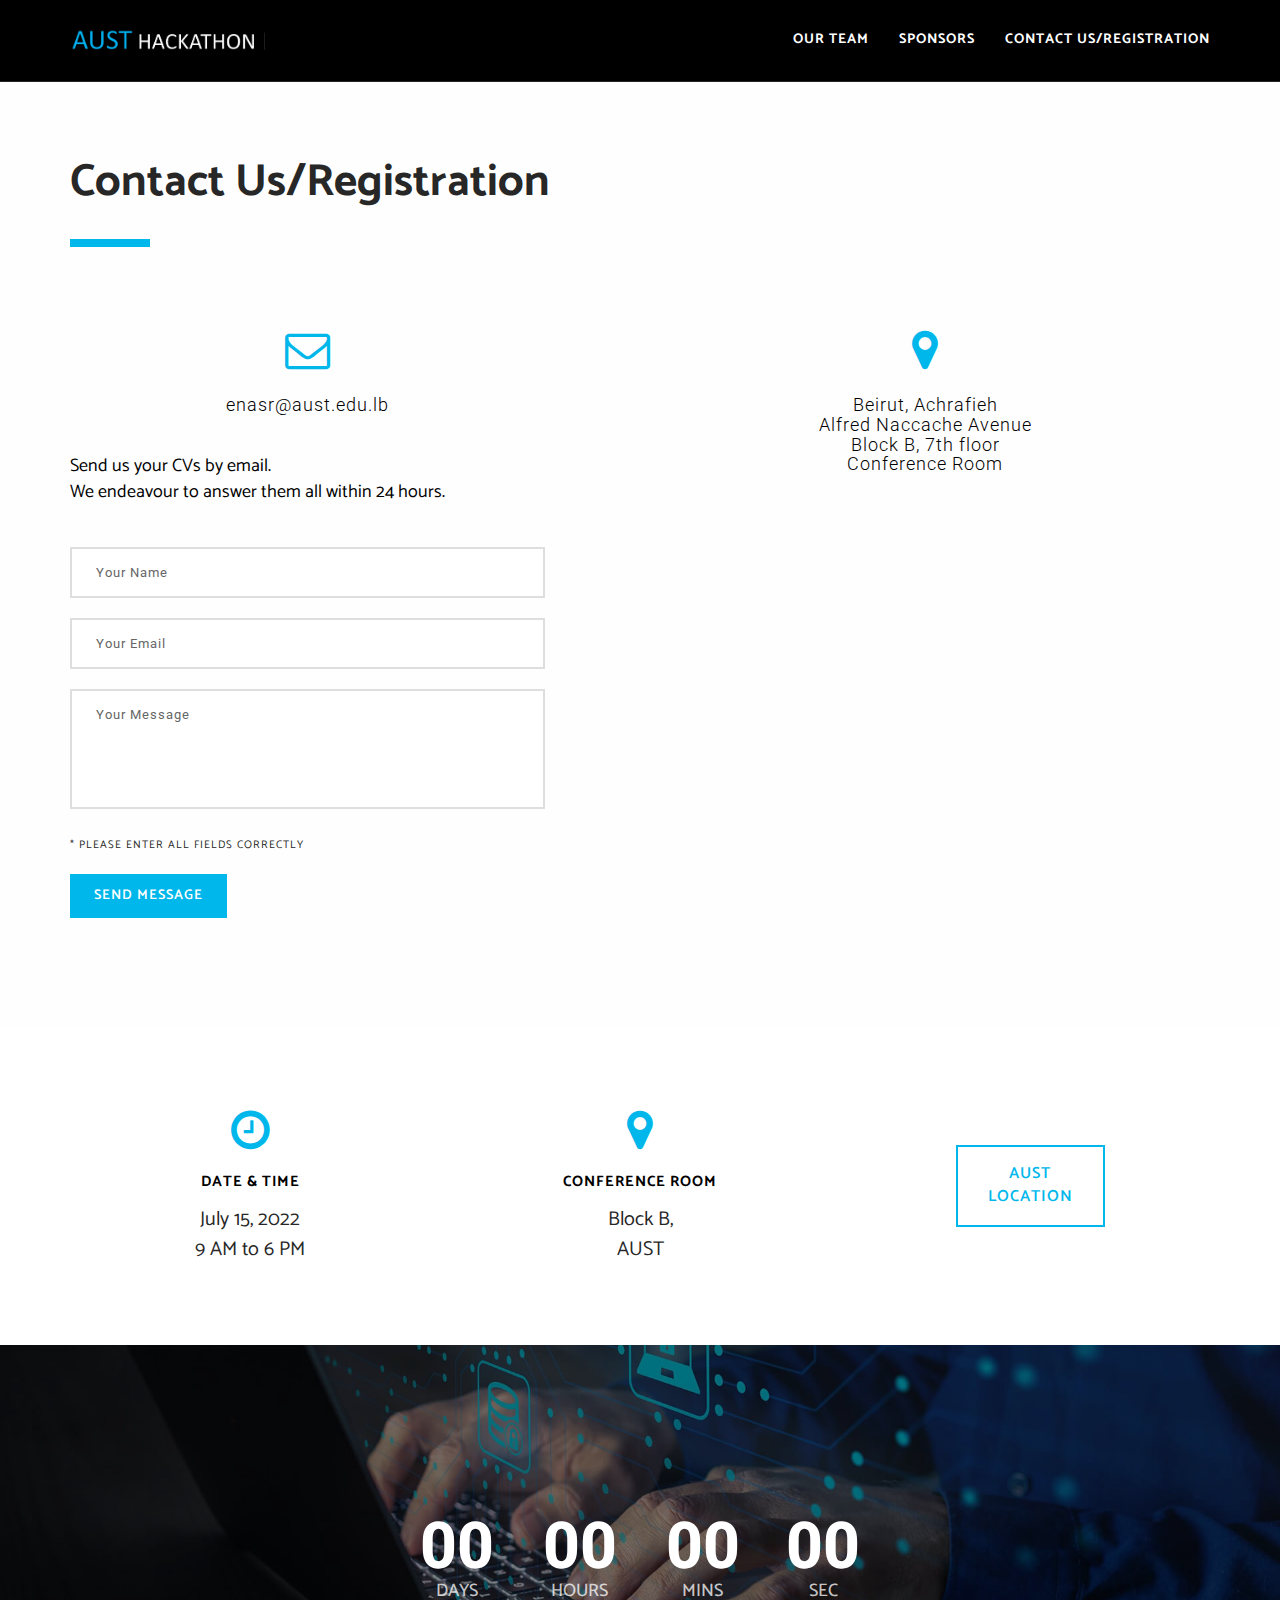
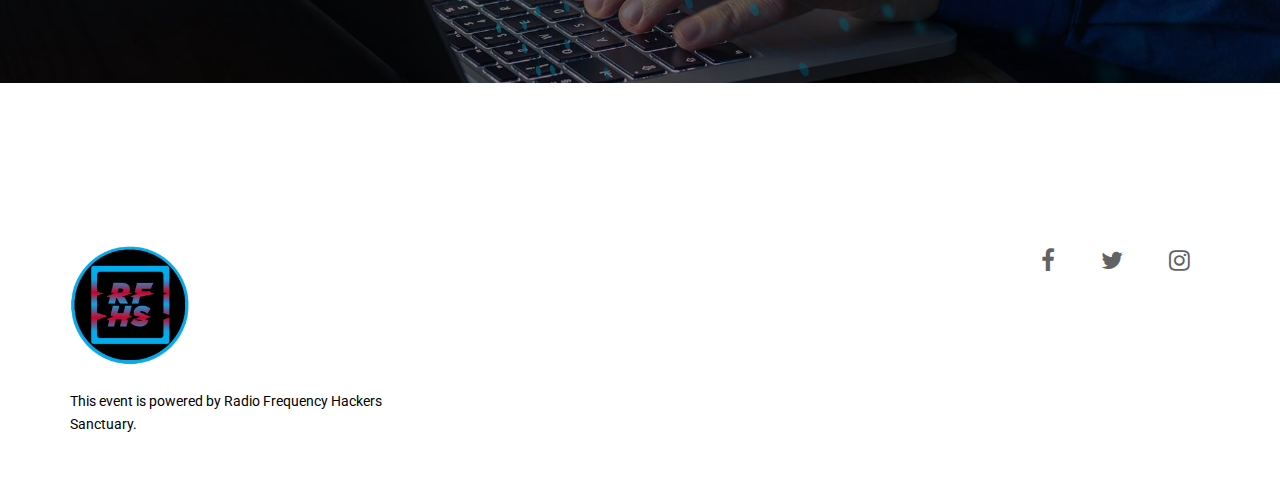
==== contact/index.html @ f29af21f "Done" ====
<!DOCTYPE html>
<!--[if lt IE 7]>      <html class="no-js lt-ie9 lt-ie8 lt-ie7" lang="en"> <![endif]-->
<!--[if IE 7]>         <html class="no-js lt-ie9 lt-ie8" lang="en"> <![endif]-->
<!--[if IE 8]>         <html class="no-js lt-ie9" lang="en"> <![endif]-->
<!--[if gt IE 8]><!-->
<html class="no-js" lang="en">
<!--<![endif]-->

<head>
  <meta charset="utf-8">
  <meta name="viewport" content="width=device-width, initial-scale=1.0, maximum-scale=1">
  <meta http-equiv="X-UA-Compatible" content="IE=edge">

  <!-- Title, icon, description and keywords -->
  <title>Contact Us | AUSTxHACKATHON</title>
  <link rel="shortcut icon" href="../res/images/favicon.ico">
  <meta name="description" content="Contact us at AUSTxHACKATHON">
  <meta name="keywords" content="AUST, American University, American University of, American University of Science and Technology, event, cybersecurity, hacks, ctf, lebanon, lebanon ctf, pen testers leb">

  <!-- Social media tags -->
  <!-- Open Graph -->
  <meta property="og:title" content="Contact us at AUSTxHACKATHON">
  <meta property="og:description" content="AUSTxHACKATHON">
  <meta property="og:image" content="">
  <meta property="og:url" content="">
  <!-- Twitter -->
  <meta name="twitter:card" content="summary_large_image">
  <meta name="twitter:site" content="@AUST Lebanon">
  <!-- Google+ -->
  <meta itemprop="name" content="Contact us at AUSTxHACKATHON">
  <meta itemprop="description" content="AUSTxHACKATHON">
  <meta itemprop="image" content="">

  <!-- Browser themes -->
  <meta name="theme-color" content="#000">

  <!-- Bootstrap -->
  <link rel="stylesheet" href="../res/css/bootstrap.min.css">

  <!-- Font Icons -->
  <link rel="stylesheet" href="../res/css/font-awesome.min.css">

  <!-- Plugins -->
  <link rel="stylesheet" href="../res/css/flickity.min.css">
  <link rel="stylesheet" href="../res/css/magnific-popup.css">

  <!-- Main styles -->
  <link rel="stylesheet" href="../res/css/main.css">
  <link rel="stylesheet" href="../res/css/style.css">

  <!-- Color skin -->
  <link rel="stylesheet" href="../res/css/color_red.css">

  <!-- Modernizr JS for IE8 support of HTML5 elements and media queries -->
  <!--[if lt IE 8]>
  <script src="../res/js/modernizr.min.js"></script>
  <![endif]-->
</head>

<body id="page-top">
  <!-- Navigation Start -->
  <nav id="navigation" class="navbar navbar-fixed-top navbar-dark">
    <div class="container">
      <div class="row">
        <div class="navbar-header col-lg-3">
          <button type="button" class="navbar-toggle collapsed" data-toggle="collapse" data-target="#navbar">
            <span class="sr-only">Toggle navigation</span>
            <span class="icon-bar"></span>
            <span class="icon-bar"></span>
            <span class="icon-bar"></span>
          </button>

          <a class="navbar-brand font-family-alt letter-spacing-1 text-extra-large text-uppercase" href="../index.html">
            <img class="logo-navbar-dark" src="../res/images/logos/dark.png" alt=""/>
            <img class="logo-navbar-white" src="../res/images/logos/light.png" alt=""/>
          </a>
        </div>
        <!-- //.navbar-header -->

        <div id="navbar" class="navbar-collapse collapse col-lg-9 pull-right">
          <ul class="nav navbar-nav font-family-alt letter-spacing-1 text-uppercase font-weight-700">
            <li><a href="../our-team/index.html" class="line-height-unset">Our Team</a></li>
            <li><a href="../sponsors/index.html" class="line-height-unset">Sponsors</a></li>
            <li><a href="index.html" class="page-scroll">Contact Us/Registration</a></li>

            </a>
            </li>
          </ul>
        </div>
        <!-- //.navbar-collapse -->
      </div>
      <!-- //.row -->
    </div>
    <!-- //.container -->
  </nav>
  <!-- //Navigation End -->



  <!-- Section - Contact Start -->
  <section id="contact" class="bg-white-2">
    <div class="container">
      <div class="row no-padding-rl">
        <div class="col-md-12">
          <h2 class="font-family-alt font-weight-700 sm-title-large title-extra-large-2 text-gray-dark-2">
            Contact Us/Registration
          </h2>
          <span class="bg-base-color xs-margin-6 xs-no-margin-rl margin-3 no-margin-rl separator-line-extra-thick-long"></span>
        </div>
        <!-- //.col-md-10 -->
      </div>
      <!-- //.row -->

      <div class="row margin-4 no-margin-rl no-margin-bottom">
        <div class="col-md-5 no-padding-rl">
          <div class="row text-center">
            <i class="fa fa-envelope-o display-block text-base-color title-extra-large-2"></i>
            <br>
            <h4 class="font-weight-300 letter-spacing-1">
              enasr@aust.edu.lb
            </h4>
          </div>
          <!-- //.row -->

          <p class="margin-8 no-margin-bottom no-margin-rl font-family-alt text-extra-large">
            Send us your CVs by email.<br>
            We endeavour to answer them all within 24 hours.
          </p>

          <br>
          <form name="contact" action="thank-you" method="post" id="form-contact" netlify>
            <div class="row margin-4 no-margin-rl">
              <input type="text" placeholder="Your Name" name="name" class="required" required>
              <input type="email" placeholder="Your Email" name="email" class="required email" required>
              <textarea placeholder="Your Message" name="message" class="required" required></textarea>
            </div>
            <!-- //.row -->

            <div class="row margin-4 no-margin-rl">
              <span class="display-block font-family-alt letter-spacing-1 text-gray-dark-2 text-small text-uppercase">
                * Please enter all fields correctly
              </span>
            </div>
            <!-- //.row -->

            <div class="row margin-4 no-margin-rl">
              <button id="btn-form-contact" type="submit" class="btn btn-base-color btn-medium">
                Send Message
              </button>
            </div>
            <!-- //.row -->
          </form>
        </div>
        <!-- //.col-md-5 -->

        <div class="contact-address col-md-6 col-md-offset-1">
          <div class="row text-center">
            <i class="fa fa-map-marker display-block text-base-color title-extra-large-2"></i>
            <!-- <span class="display-block font-family-alt font-weight-700 letter-spacing-1 margin-5 no-margin-bottom no-margin-rl text-large text-uppercase">
              Our Location
            </span> -->
            <br>
            <h4 class="font-weight-300 letter-spacing-1">
              Beirut, Achrafieh
              <br>Alfred Naccache Avenue
              <br>Block B, 7th floor
              <br> Conference Room
            </h4>
          </div>
          <!-- //.row -->
          <div class="row text-center">
            <div class="margin-8 no-margin-bottom no-margin-rl map">
                <iframe src="https://www.google.com/maps/embed?pb=!1m18!1m12!1m3!1d3312.196874497066!2d35.52088481549667!3d33.884583133993594!2m3!1f0!2f0!3f0!3m2!1i1024!2i768!
                4f13.1!3m3!1m2!1s0x151f1784b983a771%3A0x8aa049ad3b0cd195!2sAmerican%20University%20of%20Science%20and%20Technology%2C%20Beirut%20Campus!5e0!3m2!1sen!2slb!4v1654016161925!5m2!1sen!2slb" frameborder="0" allowfullscreen ></iframe>
              </iframe>
            </div>
            <!-- //.map -->
          </div>
          <!-- //.row -->
        </div>
        <!-- //.col-md-6 -->
      </div>
      <!-- //.row -->
    </div>
    <!-- //.container -->
  </section>
  <!-- //Section - Contact End -->



  <!-- Section - Event banner start -->
  <section id="event-banner" class="bg-white pull-up">
    <div class="container">
      <div class="row">
        <div class="col-sm-4 text-center">
          <i class="fa fa-clock-o display-block text-base-color title-extra-large-2"></i>
          <span class="display-block font-family-alt font-weight-700 letter-spacing-1 margin-5 no-margin-bottom no-margin-rl text-large text-uppercase">
            Date &amp; Time
          </span>
          <p class="margin-3 font-family-alt no-margin-bottom no-margin-rl title-small text-gray-dark-2">
            July 15, 2022<br>
            9 AM to 6 PM
          </p>
        </div>
        <!-- //.col-sm-4 -->

        <div class="col-sm-4 xs-margin-8 xs-no-margin-bottom xs-no-margin-rl text-center">
          <i class="fa fa-map-marker display-block text-base-color title-extra-large-2"></i>
          <span class="display-block font-family-alt font-weight-700 letter-spacing-1 margin-5 no-margin-bottom no-margin-rl text-large text-uppercase">
            Conference Room
          </span>
          <p class="margin-3 font-family-alt no-margin-bottom no-margin-rl title-small text-gray-dark-2">
            Block B,<br>
            AUST
          </p>
        </div>
        <!-- //.col-sm-4 -->

        <div id="banner-registration" class="col-sm-4 xs-margin-8 xs-no-margin-bottom xs-no-margin-rl text-center">
          <a href="https://goo.gl/maps/9QyEyZAcyUgUhMeXA" class="btn btn-outline-base-color sm-btn-medium btn-large no-margin-rl">
            <span> AUST <br> Location </span>
          </a>
        </div>
        <!-- //.col-sm-4 -->
      </div>
      <!-- //.row -->
    </div>
  </section>
  <!-- //Section - Event banner end -->



  <!-- Section - Parallax banner start -->
  <section id="home-bg-parallax" class="height-50 no-padding overflow-hidden width-100">
    <!-- BG Parallax -->
    <div class="bg-parallax bg-overlay-black-5 width-100"></div>

    <div class="display-table height-100 position-absolute position-top position-left width-100">
      <div class="display-table-cell vertical-align-middle">
        <div class="container">
          <div class="row">
            <div class="countdown-timer">
              <div class="days">
                <span class="value">00</span>
                <span class="label">DAYS</span>
              </div>
              <div class="hours">
                <span class="value">00</span>
                <span class="label">HOURS</span>
              </div>
              <div class="minutes">
                <span class="value">00</span>
                <span class="label">MINS</span>
              </div>
              <div class="seconds">
                <span class="value">00</span>
                <span class="label">SEC</span>
              </div>
            </div>
          </div>
          <!-- //.row -->
        </div>
        <!-- //.container -->
      </div>
      <!-- //.display-table-cell -->
    </div>
    <!-- //.display-table -->
  </section>
  <!-- //Section - Parallax banner end -->



  <!-- Footer Start -->
  <footer class="footer bg-white">
    <div class="container">
      <div class="row">
        <div class="col-sm-4">
          <div class="footer-logo xs-text-center">
            <img src="../res/images/logos/light.png" alt="">
          </div>
          <!-- //.footer-logo -->
          <p class="disclaimer xs-text-center">
            This event is powered by Radio Frequency Hackers Sanctuary.
          </p>
          <!-- //.disclaimer -->
        </div>
        <!-- //.col-sm-4 -->

        <div class="col-sm-8">
          <div class="footer-social text-right">
            <ul class="list-inline list-unstyled no-margin xs-text-center xs-title-small title-medium">
              <li><a href="https://www.facebook.com/AUST.Lebanon/"><i class="fa fa-facebook"></i></a></li>
              <li><a href="https://twitter.com/aust_lebanon"><i class="fa fa-twitter"></i></a></li>
              <li><a href="https://www.instagram.com/aust_lebanon/"><i class="fa fa-instagram"></i></a></li>
            </ul>
          </div>
          <!-- //.footer-social -->
        </div>
        <!-- //.col-sm-8 -->
      </div>
      <!-- //.row -->
    </div>
    <!-- //.container -->
  </footer>
  <!-- //Footer End -->


  <!-- Scroll to top -->
  <a href="#page-top" class="page-scroll scroll-to-top"><i class="fa fa-angle-up"></i></a>


  <!-- jQuery -->
  <script src="../res/js/jquery.min.js"></script>

  <!-- Bootstrap -->
  <script src="../res/js/bootstrap.min.js"></script>

  <!-- Plugins -->
  <script src="../res/js/pace.min.js"></script>
  <script src="../res/js/debouncer.min.js"></script>
  <script src="../res/js/jquery.easing.min.js"></script>
  <script src="../res/js/jquery.inview.min.js"></script>
  <script src="../res/js/jquery.matchHeight.js"></script>
  <script src="../res/js/isotope.pkgd.min.js"></script>
  <script src="../res/js/imagesloaded.pkgd.min.js"></script>
  <script src="../res/js/flickity.pkgd.min.js"></script>
  <script src="../res/js/jquery.magnific-popup.min.js"></script>
  <script src="../res/js/jquery.validate.min.js"></script>

  <!-- BG Parallax JS -->
  <script src="../res/js/TweenMax.min.js"></script>
  <script src="../res/js/ScrollMagic.min.js"></script>
  <script src="../res/js/animation.gsap.min.js"></script>

  <!-- Theme -->
  <script src="../res/js/main.js"></script>

  <!-- Countdown -->
  <script src="../res/js/jquery.countdown.min.js"></script>
  <script src="../res/js/countdown.js"></script>

</body>

</html>
---- res/css/main.css ----
@import url(https://fonts.googleapis.com/css?family=Roboto:300,400,700);
@import url(https://fonts.googleapis.com/css?family=Catamaran:400,700,900);

body,
html,
ul {
  margin: 0;
  padding: 0
}
ol {
  padding-left: 0
}

.features-box p,
img {
  -webkit-backface-visibility: hidden
}

body,
html {
  height: 100%
}

body {
  color: #000;
  font-family: Roboto, sans-serif;
  font-size: 14px;
  -webkit-font-smoothing: antialiased;
  line-height: 23px;
  overflow-x: hidden
}

p {
  font-size: 16px
}

a,
a:active {
  color: #626262;
  text-decoration: none
}

a:focus,
a:hover {
  color: #272727;
  text-decoration: none
}

a:focus {
  outline: 0!important
}

img {
  height: auto;
  max-width: 100%
}

video {
  background-size: cover;
  display: table-cell;
  vertical-align: middle;
  width: 100%
}

dl,
ol,
ul {
  list-style-position: outside
}

ul {
  list-style: none
}

iframe {
  border: 0
}

input,
select,
textarea {
  letter-spacing: 1px;
  margin: 0 0 20px;
  max-width: 100%;
  padding: 8px 15px;
  resize: none;
  width: 100%;
  border: 2px solid rgba(0, 0, 0, .13)!important;
  font-size: 13px
}

input[type=button],
input[type=text],
input[type=email],
input[type=search],
input[type=password],
input[type=submit],
select,
textarea {
  -webkit-appearance: none;
  -moz-appearance: none;
  appearance: none;
  border-radius: 0;
  -webkit-transition: border .2s ease-in-out;
  -moz-transition: border .2s ease-in-out;
  -o-transition: border .2s ease-in-out;
  transition: border .2s ease-in-out;
  padding: 12px 24px
}

input:focus,
textarea:focus {
  border: 1px solid #989898;
  outline: 0
}

input[type=submit] {
  width: auto
}

select {
  color: #272727;
  outline: 0
}

select::-ms-expand {
  display: none
}

.select-wrapper {
  background: url(../images/icons/select-arrow.png) 97% 50% no-repeat #fff;
  box-shadow: none;
  margin-bottom: 20px;
  overflow: hidden;
  width: 100%
}

.select-wrapper select {
  background-color: transparent;
  background-image: none;
  cursor: pointer;
  margin-bottom: 0
}

form .error {
  border-color: #c00!important
}

form label.error {
  display: none!important
}

::selection {
  background: #dfdfdf;
  color: #000
}

::-moz-selection {
  background: #dfdfdf;
  color: #000
}

::-webkit-input-placeholder {
  color: #666!important;
  font-size: 13px;
  text-overflow: ellipsis
}

:-moz-placeholder {
  color: #666!important;
  font-size: 13px;
  opacity: 1;
  text-overflow: ellipsis
}

:-ms-input-placeholder {
  color: #666!important;
  font-size: 13px;
  opacity: 1;
  text-overflow: ellipsis
}

::-webkit-scrollbar {
  width: 12px
}

::-webkit-scrollbar-track {
  -webkit-box-shadow: inset 0 0 6px rgba(0, 0, 0, .3);
  -moz-box-shadow: inset 0 0 6px rgba(0, 0, 0, .3);
  box-shadow: inset 0 0 6px rgba(0, 0, 0, .3)
}

::-webkit-scrollbar-thumb {
  background: rgba(210, 210, 210, .8);
  -webkit-box-shadow: inset 0 0 6px rgba(0, 0, 0, .5);
  -moz-box-shadow: inset 0 0 6px rgba(0, 0, 0, .5);
  box-shadow: inset 0 0 6px rgba(0, 0, 0, .5)
}

::-webkit-scrollbar-thumb:window-inactive {
  background: rgba(210, 210, 210, .4)
}

h1,
h2,
h3,
h4,
h5,
h6 {
  margin: 0;
  padding: 0
}

.text-extra-small {
  font-size: 10px!important;
  line-height: 15px!important
}

.text-small {
  font-size: 11px!important;
  line-height: 20px!important
}

.text-medium {
  font-size: 14px!important;
  line-height: 22px!important
}

.text-large {
  font-size: 15px!important;
  line-height: 24px!important
}

.text-extra-large {
  font-size: 18px!important;
  line-height: 26px!important
}

.title-small {
  font-size: 20px!important;
  line-height: 30px!important
}

.title-medium {
  font-size: 24px!important;
  line-height: 32px!important
}

.title-large {
  font-size: 28px!important;
  line-height: 34px!important
}

.title-extra-large {
  font-size: 35px!important;
  line-height: 38px!important
}

.title-extra-large-2 {
  font-size: 45px!important;
  line-height: 45px!important
}

.title-extra-large-3 {
  font-size: 50px!important;
  line-height: 50px!important
}

.title-extra-large-4 {
  font-size: 70px!important;
  line-height: 70px!important
}

.title-extra-large-5 {
  font-size: 80px!important;
  line-height: 80px!important
}

.title-big {
  font-size: 100px!important;
  line-height: 100px!important
}

.title-big-2 {
  font-size: 125px!important;
  line-height: 125px!important
}

.title-big-3 {
  font-size: 150px!important;
  line-height: 150px!important
}

.font-family-base {
  font-family: Roboto, sans-serif!important
}

.btn,
.font-family-alt {
  font-family: Catamaran, sans-serif!important
}

.font-weight-100 {
  font-weight: 100!important
}

.font-weight-300 {
  font-weight: 300!important
}

.font-weight-400 {
  font-weight: 400!important
}

.font-weight-600 {
  font-weight: 600!important
}

.font-weight-700 {
  font-weight: 700!important
}

.font-weight-900 {
  font-weight: 900!important
}

.letter-spacing-1 {
  letter-spacing: 1px!important
}

.letter-spacing-2 {
  letter-spacing: 2px!important
}

.letter-spacing-3 {
  letter-spacing: 3px!important
}

.letter-spacing-4 {
  letter-spacing: 4px!important
}

.letter-spacing-5 {
  letter-spacing: 5px!important
}

.letter-spacing-6 {
  letter-spacing: 6px!important
}

.letter-spacing-7 {
  letter-spacing: 7px!important
}

.letter-spacing-8 {
  letter-spacing: 8px!important
}

.letter-spacing-9 {
  letter-spacing: 9px!important
}

.letter-spacing-10 {
  letter-spacing: 10px!important
}

.no-letter-spacing {
  letter-spacing: 0!important
}

.line-height-none {
  line-height: 0!important
}

.line-height-unset {
  line-height: unset!important
}

.text-decoration-line-through {
  text-decoration: line-through!important
}

.text-decoration-underline {
  text-decoration: underline!important
}

.text-transform-none {
  text-transform: none!important
}

.text-transform-unset {
  text-transform: unset!important
}

.word-wrap {
  word-wrap: break-word
}

.bg-cover,
.bg-fix,
.bg-parallax {
  background-repeat: no-repeat!important;
  overflow: hidden;
  background-position: center center!important;
  position: relative;
  background-size: cover!important
}

.bg-fix {
  -webkit-animation-duration: 0s;
  -webkit-animation-fill-mode: none;
  background-attachment: fixed!important
}

.bg-parallax {
  height: 150%;
  top: -75%
}

.bg-position-top {
  background-position: right top!important
}

.bg-position-right {
  background-position: right center!important
}

.bg-position-left {
  background-position: left center!important
}

.bg-hover-transparent:hover {
  background-color: transparent!important
}

.bg-overlay-black-1,
.bg-overlay-black-2,
.bg-overlay-black-3,
.bg-overlay-black-4,
.bg-overlay-black-5,
.bg-overlay-black-6,
.bg-overlay-black-7,
.bg-overlay-black-8,
.bg-overlay-black-9,
.bg-overlay-gray-1,
.bg-overlay-gray-2,
.bg-overlay-gray-3,
.bg-overlay-gray-4,
.bg-overlay-gray-5,
.bg-overlay-gray-6,
.bg-overlay-gray-7,
.bg-overlay-gray-8,
.bg-overlay-gray-9 {
  position: relative
}

.bg-overlay-black-1:before,
.bg-overlay-black-2:before,
.bg-overlay-black-3:before,
.bg-overlay-black-4:before,
.bg-overlay-black-5:before,
.bg-overlay-black-6:before,
.bg-overlay-black-7:before,
.bg-overlay-black-8:before,
.bg-overlay-black-9:before,
.bg-overlay-gray-1:before,
.bg-overlay-gray-2:before,
.bg-overlay-gray-3:before,
.bg-overlay-gray-4:before,
.bg-overlay-gray-5:before,
.bg-overlay-gray-6:before,
.bg-overlay-gray-7:before,
.bg-overlay-gray-8:before,
.bg-overlay-gray-9:before {
  content: '';
  display: block;
  height: 100%;
  left: 0;
  position: absolute;
  top: 0;
  width: 100%
}

.bg-overlay-black-1:before {
  background: rgba(0, 0, 0, .1)!important
}

.bg-overlay-black-2:before {
  background: rgba(0, 0, 0, .2)!important
}

.bg-overlay-black-3:before {
  background: rgba(0, 0, 0, .3)!important
}

.bg-overlay-black-4:before {
  background: rgba(0, 0, 0, .4)!important
}

.bg-overlay-black-5:before {
  background: rgba(0, 0, 0, .5)!important
}

.bg-overlay-black-6:before {
  background: rgba(0, 0, 0, .6)!important
}

.bg-overlay-black-7:before {
  background: rgba(0, 0, 0, .7)!important
}

.bg-overlay-black-8:before {
  background: rgba(0, 0, 0, .8)!important
}

.bg-overlay-black-9:before {
  background: rgba(0, 0, 0, .9)!important
}

.bg-overlay-gray-1:before {
  background: rgba(37, 37, 37, .1)!important
}

.bg-overlay-gray-2:before {
  background: rgba(37, 37, 37, .2)!important
}

.bg-overlay-gray-3:before {
  background: rgba(37, 37, 37, .3)!important
}

.bg-overlay-gray-4:before {
  background: rgba(37, 37, 37, .4)!important
}

.bg-overlay-gray-5:before {
  background: rgba(37, 37, 37, .5)!important
}

.bg-overlay-gray-6:before {
  background: rgba(37, 37, 37, .6)!important
}

.bg-overlay-gray-7:before {
  background: rgba(37, 37, 37, .7)!important
}

.bg-overlay-gray-8:before {
  background: rgba(37, 37, 37, .8)!important
}

.bg-overlay-gray-9:before {
  background: rgba(37, 37, 37, .9)!important
}

.border {
  border: 1px solid rgba(0, 0, 0, .1)!important
}

.border-top {
  border-top: 1px solid rgba(0, 0, 0, .1)
}

.border-right {
  border-right: 1px solid rgba(0, 0, 0, .1)
}

.border-bottom {
  border-bottom: 1px solid rgba(0, 0, 0, .1)
}

.border-left {
  border-left: 1px solid rgba(0, 0, 0, .1)
}

.border-thick {
  border-width: 2px!important
}

.border-medium-thick {
  border-width: 3px!important
}

.border-extra-thick {
  border-width: 4px!important
}

.no-border-tb,
.no-border-top {
  border-top: none!important
}

.no-border-bottom,
.no-border-tb {
  border-bottom: none!important
}

.no-border-right,
.no-border-rl {
  border-right: none!important
}

.no-border-left,
.no-border-rl {
  border-left: none!important
}

.border-circle {
  border-radius: 50%!important
}

.border-round {
  border-radius: 3px!important
}

.no-border {
  border: none!important
}

.no-border-radius {
  border-radius: 0!important
}

.button {
  margin-top: 0;
  margin-bottom: 0
}

.btn {
  border: 2px solid transparent;
  border-radius: 0;
  display: inline-block;
  font-size: 12px;
  font-weight: 600;
  letter-spacing: 1px;
  margin-right: 15px;
  padding: 8px 20px 9px;
  text-transform: uppercase;
  width: auto;
  -webkit-transition: all .2s ease-in-out;
  -moz-transition: all .2s ease-in-out;
  -o-transition: all .2s ease-in-out;
  transition: all .2s ease-in-out
}

.btn:hover {
  background-color: transparent
}

.btn:focus {
  border-width: 2px!important
}

.btn i {
  margin-right: 5px
}

.btn-round {
  border-radius: 4px!important
}

.btn.btn-extra-small {
  font-size: 9px;
  padding: 4px 12px 3px
}

.btn.btn-small {
  font-size: 11px;
  padding: 5px 14px
}

.btn.btn-medium {
  font-size: 14px;
  padding: 10px 22px
}

.btn.btn-large {
  font-size: 16px;
  padding: 16px 30px
}

.btn.btn-extra-large {
  font-size: 18px;
  padding: 18px 35px
}

.btn.btn-hover-transparent:hover {
  background-color: transparent!important
}

.btn.btn-border-thin,
.btn.btn-border-thin:focus {
  border-width: 1px!important
}

.btn.btn-border-thick,
.btn.btn-border-thick:focus {
  border-width: 4px!important
}

.display-block {
  display: block!important
}

.display-inherit {
  display: inherit!important
}

.display-inline {
  display: inline!important
}

.display-inline-block {
  display: inline-block!important
}

.display-none {
  display: none!important
}

.display-table {
  display: table!important
}

.display-table-cell {
  display: table-cell!important
}

.ease {
  -webkit-transition: all .2s ease-in-out;
  -moz-transition: all .2s ease-in-out;
  -o-transition: all .2s ease-in-out;
  transition: all .2s ease-in-out
}

.title-sideline-base-color,
.title-sideline-black,
.title-sideline-blue,
.title-sideline-gray,
.title-sideline-gray-dark,
.title-sideline-gray-dark-2,
.title-sideline-gray-light,
.title-sideline-gray-light-2,
.title-sideline-green,
.title-sideline-green-2,
.title-sideline-orange,
.title-sideline-orange-2,
.title-sideline-pink,
.title-sideline-purple,
.title-sideline-red,
.title-sideline-white,
.title-sideline-white-2,
.title-sideline-white-3,
.title-strikethrough-base-color,
.title-strikethrough-black,
.title-strikethrough-blue,
.title-strikethrough-gray,
.title-strikethrough-gray-dark,
.title-strikethrough-gray-dark-2,
.title-strikethrough-gray-light,
.title-strikethrough-gray-light-2,
.title-strikethrough-green,
.title-strikethrough-green-2,
.title-strikethrough-orange,
.title-strikethrough-orange-2,
.title-strikethrough-pink,
.title-strikethrough-purple,
.title-strikethrough-red,
.title-strikethrough-white,
.title-strikethrough-white-2,
.title-strikethrough-white-3,
.title-underline-base-color,
.title-underline-black,
.title-underline-blue,
.title-underline-gray,
.title-underline-gray-dark,
.title-underline-gray-dark-2,
.title-underline-gray-light,
.title-underline-gray-light-2,
.title-underline-green,
.title-underline-green-2,
.title-underline-orange,
.title-underline-orange-2,
.title-underline-pink,
.title-underline-purple,
.title-underline-red,
.title-underline-thick-base-color,
.title-underline-thick-black,
.title-underline-thick-blue,
.title-underline-thick-gray,
.title-underline-thick-gray-dark,
.title-underline-thick-gray-dark-2,
.title-underline-thick-gray-light,
.title-underline-thick-gray-light-2,
.title-underline-thick-green,
.title-underline-thick-green-2,
.title-underline-thick-orange,
.title-underline-thick-orange-2,
.title-underline-thick-pink,
.title-underline-thick-purple,
.title-underline-thick-red,
.title-underline-thick-white,
.title-underline-thick-white-2,
.title-underline-thick-white-3,
.title-underline-white,
.title-underline-white-2,
.title-underline-white-3 {
  display: inline-block
}

.title-sideline-base-color,
.title-sideline-black,
.title-sideline-blue,
.title-sideline-gray,
.title-sideline-gray-dark,
.title-sideline-gray-dark-2,
.title-sideline-gray-light,
.title-sideline-gray-light-2,
.title-sideline-green,
.title-sideline-green-2,
.title-sideline-orange,
.title-sideline-orange-2,
.title-sideline-pink,
.title-sideline-purple,
.title-sideline-red,
.title-sideline-white,
.title-sideline-white-2,
.title-sideline-white-3,
.title-strikethrough-base-color,
.title-strikethrough-black,
.title-strikethrough-blue,
.title-strikethrough-gray,
.title-strikethrough-gray-dark,
.title-strikethrough-gray-dark-2,
.title-strikethrough-gray-light,
.title-strikethrough-gray-light-2,
.title-strikethrough-green,
.title-strikethrough-green-2,
.title-strikethrough-orange,
.title-strikethrough-orange-2,
.title-strikethrough-pink,
.title-strikethrough-purple,
.title-strikethrough-red,
.title-strikethrough-white,
.title-strikethrough-white-2,
.title-strikethrough-white-3 {
  position: relative
}

.title-underline-base-color,
.title-underline-black,
.title-underline-blue,
.title-underline-gray,
.title-underline-gray-dark,
.title-underline-gray-dark-2,
.title-underline-gray-light,
.title-underline-gray-light-2,
.title-underline-green,
.title-underline-green-2,
.title-underline-orange,
.title-underline-orange-2,
.title-underline-pink,
.title-underline-purple,
.title-underline-red,
.title-underline-white,
.title-underline-white-2,
.title-underline-white-3 {
  border-bottom: 2px solid transparent;
  padding-bottom: 3px
}

.title-underline-thick-base-color,
.title-underline-thick-black,
.title-underline-thick-blue,
.title-underline-thick-gray,
.title-underline-thick-gray-dark,
.title-underline-thick-gray-dark-2,
.title-underline-thick-gray-light,
.title-underline-thick-gray-light-2,
.title-underline-thick-green,
.title-underline-thick-green-2,
.title-underline-thick-orange,
.title-underline-thick-orange-2,
.title-underline-thick-pink,
.title-underline-thick-purple,
.title-underline-thick-red,
.title-underline-thick-white,
.title-underline-thick-white-2,
.title-underline-thick-white-3 {
  border-bottom: 5px solid transparent;
  padding-bottom: 4px
}

.title-sideline-base-color,
.title-sideline-black,
.title-sideline-blue,
.title-sideline-gray,
.title-sideline-gray-dark,
.title-sideline-gray-dark-2,
.title-sideline-gray-light,
.title-sideline-gray-light-2,
.title-sideline-green,
.title-sideline-green-2,
.title-sideline-orange,
.title-sideline-orange-2,
.title-sideline-pink,
.title-sideline-purple,
.title-sideline-red,
.title-sideline-white,
.title-sideline-white-2,
.title-sideline-white-3 {
  padding: 0
}

.title-sideline-base-color:before,
.title-sideline-black:before,
.title-sideline-blue:before,
.title-sideline-gray-dark-2:before,
.title-sideline-gray-dark:before,
.title-sideline-gray-light-2:before,
.title-sideline-gray-light:before,
.title-sideline-gray:before,
.title-sideline-green-2:before,
.title-sideline-green:before,
.title-sideline-orange-2:before,
.title-sideline-orange:before,
.title-sideline-pink:before,
.title-sideline-purple:before,
.title-sideline-red:before,
.title-sideline-white-2:before,
.title-sideline-white-3:before,
.title-sideline-white:before {
  content: '';
  margin-top: -2px;
  position: absolute;
  left: -20px;
  top: 50%;
  width: 12px;
  height: 4px
}

.title-strikethrough-base-color:before,
.title-strikethrough-black:before,
.title-strikethrough-blue:before,
.title-strikethrough-gray-dark-2:before,
.title-strikethrough-gray-dark:before,
.title-strikethrough-gray-light-2:before,
.title-strikethrough-gray-light:before,
.title-strikethrough-gray:before,
.title-strikethrough-green-2:before,
.title-strikethrough-green:before,
.title-strikethrough-orange-2:before,
.title-strikethrough-orange:before,
.title-strikethrough-pink:before,
.title-strikethrough-purple:before,
.title-strikethrough-red:before,
.title-strikethrough-white-2:before,
.title-strikethrough-white-3:before,
.title-strikethrough-white:before {
  content: '';
  display: block;
  margin-top: -1px;
  position: absolute;
  top: 50%;
  left: 0;
  width: 100%;
  height: 2px
}

.height-50 {
  height: 50%!important
}

.height-100 {
  height: 100%!important
}

.height-auto {
  height: auto!important
}

.min-height-100 {
  min-height: 100%
}

.img-box-shadow {
  box-shadow: 0 0 25px 0 rgba(0, 0, 0, .04)
}

.img-box-shadow-shallow {
  box-shadow: 0 0 20px 0 rgba(0, 0, 0, .06)
}

.img-box-shadow-wide {
  box-shadow: 0 23px 40px rgba(0, 0, 0, .2)
}

.margin-1 {
  margin: 1%!important
}

.margin-1-5 {
  margin: 1.5%!important
}

.margin-2 {
  margin: 2%!important
}

.margin-2-5 {
  margin: 2.5%!important
}

.margin-3 {
  margin: 3%!important
}

.margin-3-5 {
  margin: 3.5%!important
}

.margin-4 {
  margin: 4%!important
}

.margin-4-5 {
  margin: 4.5%!important
}

.margin-5 {
  margin: 5%!important
}

.margin-5-5 {
  margin: 5.5%!important
}

.margin-6 {
  margin: 6%!important
}

.margin-6-5 {
  margin: 6.5%!important
}

.margin-7 {
  margin: 7%!important
}

.margin-7-5 {
  margin: 7.5%!important
}

.margin-8 {
  margin: 8%!important
}

.margin-8-5 {
  margin: 8.5%!important
}

.margin-9 {
  margin: 9%!important
}

.margin-9-5 {
  margin: 9.5%!important
}

.margin-10 {
  margin: 10%!important
}

.margin-10-5 {
  margin: 10.5%!important
}

.margin-11 {
  margin: 11%!important
}

.margin-11-5 {
  margin: 11.5%!important
}

.margin-12 {
  margin: 12%!important
}

.margin-12-5 {
  margin: 12.5%!important
}

.margin-13 {
  margin: 13%!important
}

.margin-13-5 {
  margin: 13.5%!important
}

.margin-14 {
  margin: 14%!important
}

.margin-14-5 {
  margin: 14.5%!important
}

.margin-15 {
  margin: 15%!important
}

.margin-15-5 {
  margin: 15.5%!important
}

.margin-16 {
  margin: 16%!important
}

.margin-16-5 {
  margin: 16.5%!important
}

.margin-17 {
  margin: 17%!important
}

.margin-17-5 {
  margin: 17.5%!important
}

.margin-18 {
  margin: 18%!important
}

.margin-18-5 {
  margin: 18.5%!important
}

.margin-19 {
  margin: 19%!important
}

.margin-19-5 {
  margin: 19.5%!important
}

.margin-20 {
  margin: 20%!important
}

.margin-20-5 {
  margin: 20.5%!important
}

.no-margin-tb,
.no-margin-top {
  margin-top: 0!important
}

.no-margin-bottom,
.no-margin-tb {
  margin-bottom: 0!important
}

.margin-rl-auto {
  margin-right: auto!important;
  margin-left: auto!important
}

.margin-top-16p {
  margin-top: 16px;
}

.no-margin-right,
.no-margin-rl {
  margin-right: 0!important
}

.no-margin-left,
.no-margin-rl {
  margin-left: 0!important
}

.no-margin {
  margin: 0!important
}

.opacity-0 {
  opacity: 0!important
}

.opacity-1 {
  opacity: .1!important
}

.opacity-2 {
  opacity: .2!important
}

.opacity-3 {
  opacity: .3!important
}

.opacity-4 {
  opacity: .4!important
}

.opacity-5 {
  opacity: .5!important
}

.opacity-6 {
  opacity: .6!important
}

.opacity-7 {
  opacity: .7!important
}

.opacity-8 {
  opacity: .8!important
}

.opacity-9 {
  opacity: .9!important
}

.no-opacity {
  opacity: 1!important
}

.overflow-auto {
  overflow: auto!important
}

.overflow-hidden {
  overflow: hidden!important
}

.overflow-visible {
  overflow: visible!important
}

.padding-1 {
  padding: 1%!important
}

.padding-1-5 {
  padding: 1.5%!important
}

.padding-2 {
  padding: 2%!important
}

.padding-2-5 {
  padding: 2.5%!important
}

.padding-3 {
  padding: 3%!important
}

.padding-3-5 {
  padding: 3.5%!important
}

.padding-4 {
  padding: 4%!important
}

.padding-4-5 {
  padding: 4.5%!important
}

.padding-5 {
  padding: 5%!important
}

.padding-5-5 {
  padding: 5.5%!important
}

.padding-6 {
  padding: 6%!important
}

.padding-6-5 {
  padding: 6.5%!important
}

.padding-7 {
  padding: 7%!important
}

.padding-7-5 {
  padding: 7.5%!important
}

.padding-8 {
  padding: 8%!important
}

.padding-8-5 {
  padding: 8.5%!important
}

.padding-9 {
  padding: 9%!important
}

.padding-9-5 {
  padding: 9.5%!important
}

.padding-10 {
  padding: 10%!important
}

.padding-10-5 {
  padding: 10.5%!important
}

.padding-11 {
  padding: 11%!important
}

.padding-11-5 {
  padding: 11.5%!important
}

.padding-12 {
  padding: 12%!important
}

.padding-12-5 {
  padding: 12.5%!important
}

.padding-13 {
  padding: 13%!important
}

.padding-13-5 {
  padding: 13.5%!important
}

.padding-14 {
  padding: 14%!important
}

.padding-14-5 {
  padding: 14.5%!important
}

.padding-15 {
  padding: 15%!important
}

.padding-15-5 {
  padding: 15.5%!important
}

.padding-16 {
  padding: 16%!important
}

.padding-16-5 {
  padding: 16.5%!important
}

.padding-17 {
  padding: 17%!important
}

.padding-17-5 {
  padding: 17.5%!important
}

.padding-18 {
  padding: 18%!important
}

.padding-18-5 {
  padding: 18.5%!important
}

.padding-19 {
  padding: 19%!important
}

.padding-19-5 {
  padding: 19.5%!important
}

.padding-20 {
  padding: 20%!important
}

.padding-20-5 {
  padding: 20.5%!important
}

.padding-tb-9px {
  padding-top: 9px;
  padding-bottom: 9px
}

.no-padding-tb,
.no-padding-top {
  padding-top: 0!important
}

.no-padding-bottom,
.no-padding-tb {
  padding-bottom: 0!important
}

.padding-rl-13px {
  padding-right: 13px;
  padding-left: 13px
}

.no-padding-right,
.no-padding-rl {
  padding-right: 0!important
}

.no-padding-left,
.no-padding-rl {
  padding-left: 0!important
}

.no-padding {
  padding: 0!important
}

.position-absolute {
  position: absolute!important
}

.position-fixed {
  position: fixed!important
}

.position-relative {
  position: relative!important
}

.position-top {
  top: 0!important
}

.position-right {
  right: 0!important
}

.position-bottom {
  bottom: 0!important
}

.position-left {
  left: 0!important
}

.position-top-50 {
  top: 50%!important
}

.position-left-50 {
  left: 50%!important
}

.separator-line,
.separator-line-extra-thick,
.separator-line-extra-thick-full,
.separator-line-extra-thick-long,
.separator-line-full,
.separator-line-long,
.separator-line-medium-thick,
.separator-line-medium-thick-full,
.separator-line-medium-thick-long,
.separator-line-thick,
.separator-line-thick-full,
.separator-line-thick-long,
.separator-line-thin,
.separator-line-thin-full,
.separator-line-thin-long {
  display: block
}

.separator-line-thin,
.separator-line-thin-full,
.separator-line-thin-long {
  height: 1px
}

.separator-line,
.separator-line-full,
.separator-line-long {
  height: 2px
}

.separator-line-thick,
.separator-line-thick-full,
.separator-line-thick-long {
  height: 4px
}

.separator-line-medium-thick,
.separator-line-medium-thick-full,
.separator-line-medium-thick-long {
  height: 6px
}

.separator-line-extra-thick,
.separator-line-extra-thick-full,
.separator-line-extra-thick-long {
  height: 8px
}

.separator-line,
.separator-line-extra-thick,
.separator-line-medium-thick,
.separator-line-thick,
.separator-line-thin {
  width: 30px
}

.separator-line-extra-thick-long,
.separator-line-long,
.separator-line-medium-thick-long,
.separator-line-thick-long,
.separator-line-thin-long {
  width: 80px
}

.separator-line-extra-thick-full,
.separator-line-full,
.separator-line-medium-thick-full,
.separator-line-thick-full,
.separator-line-thin-full {
  width: 100%
}

.vertical-align-top {
  vertical-align: top!important
}

.vertical-align-middle {
  vertical-align: middle!important
}

.vertical-align-bottom {
  vertical-align: bottom!important
}

.width-20 {
  width: 20%!important
}

.width-25 {
  width: 25%!important
}

.width-50 {
  width: 50%!important
}

.width-100 {
  width: 100%!important
}

.width-auto {
  width: auto!important
}

.min-width-100 {
  min-width: 100%
}

.features-box:hover .show-on-hover:not(.disabled) {
  opacity: .8
}

.features-box .box-shadow-yes {
  -webkit-box-shadow: 5px 5px 30px 0 rgba(0, 0, 0, .03);
  -moz-box-shadow: 5px 5px 30px 0 rgba(0, 0, 0, .03);
  box-shadow: 5px 5px 30px 0 rgba(0, 0, 0, .03)
}

.features-box .show-on-hover {
  opacity: 0
}

.features-box .show-on-hover.active {
  opacity: .8
}

.carousel.carousel-fullscreen,
.carousel.carousel-fullscreen .flickity-viewport {
  height: 100%!important;
  width: 100%!important
}

.gallery-grid figcaption,
.gallery-grid figcaption .display-table,
.gallery-grid img {
  -webkit-transition: all .3s ease;
  -moz-transition: all .3s ease;
  -o-transition: all .3s ease;
  transition: all .3s ease
}

.gallery-wrapper {
  clear: both;
  width: 100%
}

.gallery-grid .item {
  float: left
}

.gallery-grid figure {
  overflow: hidden;
  position: relative;
  width: 100%;
  height: 100%
}

.gallery-grid figcaption {
  background-color: rgba(0, 0, 0, .6);
  height: 100%;
  opacity: 0;
  position: absolute;
  top: 0;
  left: 0;
  width: 100%
}

.gallery-grid figure:hover figcaption,
.mfp-bg {
  opacity: 1
}

.gallery-grid figcaption a {
  display: block;
  height: 100%;
  position: absolute;
  top: 0;
  left: 0;
  width: 100%
}

.gallery-grid figcaption .display-table {
  bottom: 0;
  margin-bottom: -100%;
  position: absolute;
  text-align: center;
  left: 0;
  width: 100%;
  height: 50%
}

.gallery-grid figcaption .display-table-cell {
  padding: 0 50px;
  vertical-align: middle
}

.gallery-grid img {
  display: block;
  position: relative;
  top: 0;
  width: 100%
}

.gallery-grid.grid-col-2 .item {
  width: 50%
}

.gallery-grid.grid-col-3 .item {
  width: 33.33%
}

.gallery-grid.grid-col-4 .item {
  width: 25%
}

.gallery-grid.gutter-small {
  margin-left: -11px
}

.gallery-grid.gutter-small .item {
  padding: 0 0 11px 11px
}

.gallery-grid.gutter-medium {
  margin-left: -22px
}

.gallery-grid.gutter-medium .item {
  padding: 0 0 22px 22px
}

.gallery-grid.gutter-wide {
  margin-left: -40px
}

.gallery-grid.gutter-wide .item {
  padding: 0 0 40px 40px
}

.gallery-grid figure a {
  cursor: url(../images/icons/zoom-in-white.png), pointer
}

.gallery-grid figure:hover img {
  transform: scale(1.2, 1.2);
  -webkit-transform: scale(1.2, 1.2);
  -ms-transform: scale(1.2, 1.2)
}

.gallery-grid figure:hover figcaption .display-table {
  margin-bottom: 0
}

.mfp-bg {
  background: #fefefe
}

.mfp-figure:after {
  -webkit-box-shadow: 0 50px 80px 0 rgba(0, 0, 0, .2);
  -moz-box-shadow: 0 50px 80px 0 rgba(0, 0, 0, .2);
  box-shadow: 0 50px 80px 0 rgba(0, 0, 0, .2)
}

.mfp-counter,
.mfp-title {
  font-family: Catamaran, sans-serif;
  font-size: 11px;
  font-weight: 700;
  text-transform: uppercase;
  letter-spacing: 1px
}

.mfp-counter-curr,
.mfp-title {
  color: #000
}

.mfp-counter {
  color: #626262
}

.mfp-iframe-holder .mfp-close,
.mfp-image-holder .mfp-close,
.navbar.navbar-white.shrink .navbar-brand,
.navbar.navbar-white.shrink .navbar-nav>li>a {
  color: #000
}

.mfp-zoom-out-cur,
.mfp-zoom-out-cur .mfp-image-holder .mfp-close {
  cursor: url(../images/icons/zoom-out-dark.png), -moz-zoom-out;
  cursor: url(../images/icons/zoom-out-dark.png), -webkit-zoom-out;
  cursor: url(../images/icons/zoom-out-dark.png), zoom-out
}

.mfp-arrow {
  height: 60px!important;
  margin-top: -30px!important;
  width: 60px!important
}

.mfp-arrow:after,
.mfp-arrow:before {
  display: none!important
}

.mfp-arrow-left,
.mfp-arrow-right {
  background-position: center center!important;
  background-repeat: no-repeat!important
}

.mfp-arrow-right {
  background-image: url(../images/icons/arrow-right-dark.png)!important;
  right: 25px!important
}

.mfp-arrow-left {
  background-image: url(../images/icons/arrow-left-dark.png)!important;
  left: 25px!important
}

.mfp-fade.mfp-bg,
.mfp-fade.mfp-wrap .mfp-content {
  -webkit-transition: all .15s ease-out;
  -moz-transition: all .15s ease-out;
  -o-transition: all .15s ease-out;
  transition: all .15s ease-out
}

.mfp-fade.mfp-bg,
.mfp-fade.mfp-bg.mfp-removing,
.mfp-fade.mfp-wrap .mfp-content,
.mfp-fade.mfp-wrap.mfp-removing .mfp-content {
  opacity: 0
}

.mfp-fade.mfp-bg.mfp-ready {
  opacity: .98
}

.mfp-fade.mfp-wrap.mfp-ready .mfp-content {
  opacity: 1
}

.pace {
  -webkit-pointer-events: none;
  pointer-events: none;
  -webkit-user-select: none;
  -moz-user-select: none;
  user-select: none
}

.pace-inactive {
  display: none
}

.pace .pace-progress {
  height: 3px;
  position: fixed;
  right: 100%;
  top: 0;
  width: 100%;
  z-index: 2000
}

.navbar,
.navbar.navbar-white.shrink .navbar-nav>li.active>a:before,
.navbar.shrink {
  background-color: #000
}

.navbar .navbar-nav>li.active>a:before,
.navbar .navbar-toggle .icon-bar,
.navbar.navbar-white.shrink {
  background-color: #fff
}

.navbar .navbar-brand,
.navbar .navbar-nav>li>a {
  color: #fff
}

.navbar,
.navbar .container,
.navbar .header-action-button,
.navbar .navbar-brand,
.navbar .navbar-brand img,
.navbar .navbar-nav>li {
  -webkit-transition: all .2s ease-in-out;
  -moz-transition: all .2s ease-in-out;
  -o-transition: all .2s ease-in-out;
  transition: all .2s ease-in-out
}

.navbar {
  border: none;
  border-radius: 0;
  display: inline-table;
  margin: 0;
  width: 100%
}

.navbar .container {
  display: table-cell;
  position: relative;
  vertical-align: middle;
  height: 80px
}

.navbar .navbar-brand {
  height: 80px;
  line-height: 80px!important;
  padding: 0 15px
}

.navbar .navbar-brand img {
  display: inline-block;
  max-height: 43px;
  position: absolute;
  top: 18px;
  left: auto
}

.navbar .navbar-brand img.logo-navbar-white {
  opacity: 0
}

.navbar .navbar-toggle {
  border: 1px solid #fff;
  border-radius: 0;
  margin-top: 24px
}

.navbar .navbar-toggle:focus,
.navbar .navbar-toggle:hover {
  background-color: transparent;
  cursor: pointer
}

.navbar .navbar-nav>li.active>a,
.navbar .navbar-nav>li>a:focus,
.navbar .navbar-nav>li>a:hover {
  background-color: inherit
}

.navbar .navbar-collapse {
  box-shadow: none
}

.navbar .navbar-nav>li {
  padding: 10px 0 10px 30px
}

.navbar .navbar-nav>li.active>a:focus,
.navbar .navbar-nav>li.active>a:hover {
  background-color: inherit;
  opacity: 1
}

.navbar .navbar-nav>li.active>a:before {
  content: '';
  display: block;
  position: absolute;
  bottom: 0;
  left: 0;
  width: 100%;
  height: 1px
}

.navbar .navbar-nav>li>a {
  display: inline-block;
  padding: 0 0 1px;
  position: relative;
  -webkit-transition: opacity .2s ease-in-out;
  -moz-transition: opacity .2s ease-in-out;
  -o-transition: opacity .2s ease-in-out;
  transition: opacity .2s ease-in-out
}

.navbar .navbar-nav>li>a:hover {
  opacity: .8
}

.scroll-to-top,
.title-sideline-black:before {
  background-color: #000
}

.navbar .navbar-nav>li.action-button>a:focus,
.navbar .navbar-nav>li.action-button>a:hover {
  opacity: 1
}

.navbar .header-action-button {
  height: 80px;
  line-height: 80px
}

.navbar.shrink {
  -webkit-box-shadow: 0 8px 17px -8px rgba(0, 0, 0, .1);
  -moz-box-shadow: 0 8px 17px -8px rgba(0, 0, 0, .1);
  box-shadow: 0 8px 17px -8px rgba(0, 0, 0, .1)
}

.navbar.shrink .header-action-button {
  height: 60px;
  line-height: 60px
}

.navbar.navbar-white.shrink {
  opacity: .96
}

.navbar.navbar-white.shrink .navbar-brand img.logo-navbar-dark {
  opacity: 0
}

.navbar.navbar-white.shrink .navbar-brand img.logo-navbar-white {
  opacity: 1
}

section {
  padding: 0;
  padding-top: 120px;
  padding-bottom: 60px;
  position: relative
}
section.pull-up {
  padding-top: 60px;
}

.scroll-to-top {
  border-radius: 2px;
  display: none;
  position: fixed;
  right: 35px;
  top: 94%;
  text-align: center;
  z-index: 999
}

.scroll-to-top i {
  color: #fff;
  font-size: 18px;
  margin: 0 6px
}

.title-underline-black,
.title-underline-thick-black {
  border-color: #000
}

.title-underline-gray,
.title-underline-thick-gray {
  border-color: #989898
}

.title-underline-gray-dark,
.title-underline-thick-gray-dark {
  border-color: #626262
}

.title-underline-gray-dark-2,
.title-underline-thick-gray-dark-2 {
  border-color: #272727
}

.title-underline-gray-light,
.title-underline-thick-gray-light {
  border-color: #dfdfdf
}

.title-underline-gray-light-2,
.title-underline-thick-gray-light-2 {
  border-color: #f6f6f6
}

.title-underline-thick-white,
.title-underline-white {
  border-color: #fff
}

.title-underline-thick-white-2,
.title-underline-white-2 {
  border-color: #fefefe
}

.title-underline-thick-white-3,
.title-underline-white-3 {
  border-color: #fcfcfc
}

.title-underline-blue,
.title-underline-thick-blue {
  border-color: #4a90e2
}

.title-underline-green,
.title-underline-thick-green {
  border-color: #33cb98
}

.title-underline-green-2,
.title-underline-thick-green-2 {
  border-color: #66b772
}

.title-underline-orange,
.title-underline-thick-orange {
  border-color: #ff7e5b
}

.title-underline-orange-2,
.title-underline-thick-orange-2 {
  border-color: #ffa84c
}

.title-underline-pink,
.title-underline-thick-pink {
  border-color: #ff4081
}

.title-underline-purple,
.title-underline-thick-purple {
  border-color: #aa2e85
}

.title-underline-red,
.title-underline-thick-red {
  border-color: #ef494d
}

.title-sideline-gray:before {
  background-color: #989898
}

.title-sideline-gray-dark:before {
  background-color: #626262
}

.title-sideline-gray-dark-2:before {
  background-color: #272727
}

.title-sideline-gray-light:before {
  background-color: #dfdfdf
}

.title-sideline-gray-light-2:before {
  background-color: #f6f6f6
}

.title-sideline-white:before {
  background-color: #fff
}

.title-sideline-white-2:before {
  background-color: #fefefe
}

.title-sideline-white-3:before {
  background-color: #fcfcfc
}

.title-sideline-blue:before {
  background-color: #4a90e2
}

.title-sideline-green:before {
  background-color: #33cb98
}

.title-sideline-green-2:before {
  background-color: #66b772
}

.title-sideline-orange:before {
  background-color: #ff7e5b
}

.title-sideline-orange-2:before {
  background-color: #ffa84c
}

.title-sideline-pink:before {
  background-color: #ff4081
}

.title-sideline-purple:before {
  background-color: #aa2e85
}

.title-sideline-red:before {
  background-color: #ef494d
}

.title-strikethrough-black:before {
  background-color: #000
}

.title-strikethrough-gray:before {
  background-color: #989898
}

.title-strikethrough-gray-dark:before {
  background-color: #626262
}

.title-strikethrough-gray-dark-2:before {
  background-color: #272727
}

.title-strikethrough-gray-light:before {
  background-color: #dfdfdf
}

.title-strikethrough-gray-light-2:before {
  background-color: #f6f6f6
}

.title-strikethrough-white:before {
  background-color: #fff
}

.title-strikethrough-white-2:before {
  background-color: #fefefe
}

.title-strikethrough-white-3:before {
  background-color: #fcfcfc
}

.title-strikethrough-blue:before {
  background-color: #4a90e2
}

.title-strikethrough-green:before {
  background-color: #33cb98
}

.title-strikethrough-green-2:before {
  background-color: #66b772
}

.title-strikethrough-orange:before {
  background-color: #ff7e5b
}

.title-strikethrough-orange-2:before {
  background-color: #ffa84c
}

.title-strikethrough-pink:before {
  background-color: #ff4081
}

.title-strikethrough-purple:before {
  background-color: #aa2e85
}

.title-strikethrough-red:before {
  background-color: #ef494d
}

.text-black {
  color: #000!important
}

.text-gray {
  color: #989898!important
}

.text-gray-dark {
  color: #626262!important
}

.text-gray-dark-2 {
  color: #272727!important
}

.text-gray-light {
  color: #dfdfdf!important
}

.text-gray-light-2 {
  color: #f6f6f6!important
}

.text-white {
  color: #fff!important
}

.text-white-2 {
  color: #fefefe!important
}

.text-white-3 {
  color: #fcfcfc!important
}

.text-blue {
  color: #4a90e2!important
}

.text-green {
  color: #33cb98!important
}

.text-green-2 {
  color: #66b772!important
}

.text-orange {
  color: #ff7e5b!important
}

.text-orange-2 {
  color: #ffa84c!important
}

.text-pink {
  color: #ff4081!important
}

.text-purple {
  color: #aa2e85!important
}

.text-red {
  color: #ef494d!important
}

.text-hover-black:focus,
.text-hover-black:hover {
  color: #000!important
}

.text-hover-gray:focus,
.text-hover-gray:hover {
  color: #989898!important
}

.text-hover-gray-dark:focus,
.text-hover-gray-dark:hover {
  color: #626262!important
}

.text-hover-gray-dark-2:focus,
.text-hover-gray-dark-2:hover {
  color: #272727!important
}

.text-hover-gray-light:focus,
.text-hover-gray-light:hover {
  color: #dfdfdf!important
}

.text-hover-gray-light-2:focus,
.text-hover-gray-light-2:hover {
  color: #f6f6f6!important
}

.text-hover-white:focus,
.text-hover-white:hover {
  color: #fff!important
}

.text-hover-white-2:focus,
.text-hover-white-2:hover {
  color: #fefefe!important
}

.text-hover-white-3:focus,
.text-hover-white-3:hover {
  color: #fcfcfc!important
}

.text-hover-blue:focus,
.text-hover-blue:hover {
  color: #4a90e2!important
}

.text-hover-green:focus,
.text-hover-green:hover {
  color: #33cb98!important
}

.text-hover-green-2:focus,
.text-hover-green-2:hover {
  color: #66b772!important
}

.text-hover-orange:focus,
.text-hover-orange:hover {
  color: #ff7e5b!important
}

.text-hover-orange-2:focus,
.text-hover-orange-2:hover {
  color: #ffa84c!important
}

.text-hover-pink:focus,
.text-hover-pink:hover {
  color: #ff4081!important
}

.text-hover-purple:focus,
.text-hover-purple:hover {
  color: #aa2e85!important
}

.text-hover-red:focus,
.text-hover-red:hover {
  color: #ef494d!important
}

.bg-black {
  background-color: #000!important
}

.bg-gray {
  background-color: #989898!important
}

.bg-gray-dark {
  background-color: #626262!important
}

.bg-gray-dark-2 {
  background-color: #272727!important
}

.bg-gray-light {
  background-color: #dfdfdf!important
}

.bg-gray-light-2 {
  background-color: #f6f6f6!important
}

.bg-white {
  background-color: #fff!important
}

.bg-white-2 {
  background-color: #fefefe!important
}

.bg-white-3 {
  background-color: #fcfcfc!important
}

.bg-blue {
  background-color: #4a90e2!important
}

.bg-green {
  background-color: #33cb98!important
}

.bg-green-2 {
  background-color: #66b772!important
}

.bg-orange {
  background-color: #ff7e5b!important
}

.bg-orange-2 {
  background-color: #ffa84c!important
}

.bg-pink {
  background-color: #ff4081!important
}

.bg-purple {
  background-color: #aa2e85!important
}

.bg-red {
  background-color: #ef494d!important
}

.bg-hover-black:hover {
  background-color: #000!important
}

.bg-hover-gray:hover {
  background-color: #989898!important
}

.bg-hover-gray-dark:hover {
  background-color: #626262!important
}

.bg-hover-gray-dark-2:hover {
  background-color: #272727!important
}

.bg-hover-gray-light:hover {
  background-color: #dfdfdf!important
}

.bg-hover-gray-light-2:hover {
  background-color: #f6f6f6!important
}

.bg-hover-white:hover {
  background-color: #fff!important
}

.bg-hover-white-2:hover {
  background-color: #fefefe!important
}

.bg-hover-white-3:hover {
  background-color: #fcfcfc!important
}

.bg-hover-blue:hover {
  background-color: #4a90e2!important
}

.bg-hover-green:hover {
  background-color: #33cb98!important
}

.bg-hover-green-2:hover {
  background-color: #66b772!important
}

.bg-hover-orange:hover {
  background-color: #ff7e5b!important
}

.bg-hover-orange-2:hover {
  background-color: #ffa84c!important
}

.bg-hover-pink:hover {
  background-color: #ff4081!important
}

.bg-hover-purple:hover {
  background-color: #aa2e85!important
}

.bg-hover-red:hover {
  background-color: #ef494d!important
}

.border-black {
  border-color: #000!important
}

.border-gray {
  border-color: #989898!important
}

.border-gray-dark {
  border-color: #626262!important
}

.border-gray-dark-2 {
  border-color: #272727!important
}

.border-gray-light {
  border-color: #dfdfdf!important
}

.border-gray-light-2 {
  border-color: #f6f6f6!important
}

.border-white {
  border-color: #fff!important
}

.border-white-2 {
  border-color: #fefefe!important
}

.border-white-3 {
  border-color: #fcfcfc!important
}

.border-blue {
  border-color: #4a90e2!important
}

.border-green {
  border-color: #33cb98!important
}

.border-green-2 {
  border-color: #66b772!important
}

.border-orange {
  border-color: #ff7e5b!important
}

.border-orange-2 {
  border-color: #ffa84c!important
}

.border-pink {
  border-color: #ff4081!important
}

.border-purple {
  border-color: #aa2e85!important
}

.border-red {
  border-color: #ef494d!important
}

.btn.btn-base-color {
  color: #fff
}

.btn.btn-base-color:hover {
  opacity: .9
}

.btn.btn-base-color.btn-hover-transparent:hover {
  opacity: 1
}

.btn.btn-color-black {
  background-color: #000;
  color: #fff
}

.btn.btn-color-black:hover {
  opacity: .9
}

.btn.btn-color-black.btn-hover-transparent:hover {
  border-color: #000;
  color: #000;
  opacity: 1
}

.btn.btn-color-gray {
  background-color: #989898;
  color: #fff
}

.btn.btn-color-gray:hover {
  opacity: .9
}

.btn.btn-color-gray.btn-hover-transparent:hover {
  border-color: #989898;
  color: #989898;
  opacity: 1
}

.btn.btn-color-gray-dark {
  background-color: #626262;
  color: #fff
}

.btn.btn-color-gray-dark:hover {
  opacity: .9
}

.btn.btn-color-gray-dark.btn-hover-transparent:hover {
  border-color: #626262;
  color: #626262;
  opacity: 1
}

.btn.btn-color-gray-dark-2 {
  background-color: #272727;
  color: #fff
}

.btn.btn-color-gray-dark-2:hover {
  opacity: .9
}

.btn.btn-color-gray-dark-2.btn-hover-transparent:hover {
  border-color: #272727;
  color: #272727;
  opacity: 1
}

.btn.btn-color-gray-light {
  background-color: #dfdfdf;
  color: #fff
}

.btn.btn-color-gray-light:hover {
  opacity: .9
}

.btn.btn-color-gray-light.btn-hover-transparent:hover {
  border-color: #dfdfdf;
  color: #dfdfdf;
  opacity: 1
}

.btn.btn-color-gray-light-2 {
  background-color: #f6f6f6;
  color: #fff
}

.btn.btn-color-gray-light-2:hover {
  opacity: .9
}

.btn.btn-color-gray-light-2.btn-hover-transparent:hover {
  border-color: #f6f6f6;
  color: #f6f6f6;
  opacity: 1
}

.btn.btn-color-white {
  background-color: #fff;
  color: #fff
}

.btn.btn-color-white:hover {
  opacity: .9
}

.btn.btn-color-white.btn-hover-transparent:hover {
  border-color: #fff;
  color: #fff;
  opacity: 1
}

.btn.btn-color-white-2 {
  background-color: #fefefe;
  color: #fff
}

.btn.btn-color-white-2:hover {
  opacity: .9
}

.btn.btn-color-white-2.btn-hover-transparent:hover {
  border-color: #fefefe;
  color: #fefefe;
  opacity: 1
}

.btn.btn-color-white-3 {
  background-color: #fcfcfc;
  color: #fff
}

.btn.btn-color-white-3:hover {
  opacity: .9
}

.btn.btn-color-white-3.btn-hover-transparent:hover {
  border-color: #fcfcfc;
  color: #fcfcfc;
  opacity: 1
}

.btn.btn-color-blue {
  background-color: #4a90e2;
  color: #fff
}

.btn.btn-color-blue:hover {
  opacity: .9
}

.btn.btn-color-blue.btn-hover-transparent:hover {
  border-color: #4a90e2;
  color: #4a90e2;
  opacity: 1
}

.btn.btn-color-green {
  background-color: #33cb98;
  color: #fff
}

.btn.btn-color-green:hover {
  opacity: .9
}

.btn.btn-color-green.btn-hover-transparent:hover {
  border-color: #33cb98;
  color: #33cb98;
  opacity: 1
}

.btn.btn-color-green-2 {
  background-color: #66b772;
  color: #fff
}

.btn.btn-color-green-2:hover {
  opacity: .9
}

.btn.btn-color-green-2.btn-hover-transparent:hover {
  border-color: #66b772;
  color: #66b772;
  opacity: 1
}

.btn.btn-color-orange {
  background-color: #ff7e5b;
  color: #fff
}

.btn.btn-color-orange:hover {
  opacity: .9
}

.btn.btn-color-orange.btn-hover-transparent:hover {
  border-color: #ff7e5b;
  color: #ff7e5b;
  opacity: 1
}

.btn.btn-color-orange-2 {
  background-color: #ffa84c;
  color: #fff
}

.btn.btn-color-orange-2:hover {
  opacity: .9
}

.btn.btn-color-orange-2.btn-hover-transparent:hover {
  border-color: #ffa84c;
  color: #ffa84c;
  opacity: 1
}

.btn.btn-color-pink {
  background-color: #ff4081;
  color: #fff
}

.btn.btn-color-pink:hover {
  opacity: .9
}

.btn.btn-color-pink.btn-hover-transparent:hover {
  border-color: #ff4081;
  color: #ff4081;
  opacity: 1
}

.btn.btn-color-purple {
  background-color: #aa2e85;
  color: #fff
}

.btn.btn-color-purple:hover {
  opacity: .9
}

.btn.btn-color-purple.btn-hover-transparent:hover {
  border-color: #aa2e85;
  color: #aa2e85;
  opacity: 1
}

.btn.btn-color-red {
  background-color: #ef494d;
  color: #fff
}

.btn.btn-color-red:hover {
  opacity: .9
}

.btn.btn-color-red.btn-hover-transparent:hover {
  border-color: #ef494d;
  color: #ef494d;
  opacity: 1
}

.btn.btn-color-white.btn-hover-transparent:focus {
  background-color: #fff!important;
  color: #000!important
}

.btn.btn-color-white-2.btn-hover-transparent:focus {
  background-color: #fefefe!important;
  color: #000!important
}

.btn.btn-outline-base-color:focus,
.btn.btn-outline-base-color:hover {
  color: #fff
}

.btn.btn-outline-base-color.btn-hover-transparent:focus,
.btn.btn-outline-base-color.btn-hover-transparent:hover {
  background-color: transparent
}

.btn.btn-outline-black {
  border-color: #000;
  color: #000
}

.btn.btn-outline-black:focus,
.btn.btn-outline-black:hover {
  background-color: #000;
  color: #fff
}

.btn.btn-outline-black.btn-hover-transparent:focus,
.btn.btn-outline-black.btn-hover-transparent:hover {
  background-color: transparent;
  color: #000
}

.btn.btn-outline-gray {
  border-color: #989898;
  color: #989898
}

.btn.btn-outline-gray:focus,
.btn.btn-outline-gray:hover {
  background-color: #989898;
  color: #fff
}

.btn.btn-outline-gray.btn-hover-transparent:focus,
.btn.btn-outline-gray.btn-hover-transparent:hover {
  background-color: transparent;
  color: #989898
}

.btn.btn-outline-gray-dark {
  border-color: #626262;
  color: #626262
}

.btn.btn-outline-gray-dark:focus,
.btn.btn-outline-gray-dark:hover {
  background-color: #626262;
  color: #fff
}

.btn.btn-outline-gray-dark.btn-hover-transparent:focus,
.btn.btn-outline-gray-dark.btn-hover-transparent:hover {
  background-color: transparent;
  color: #626262
}

.btn.btn-outline-gray-dark-2 {
  border-color: #272727;
  color: #272727
}

.btn.btn-outline-gray-dark-2:focus,
.btn.btn-outline-gray-dark-2:hover {
  background-color: #272727;
  color: #fff
}

.btn.btn-outline-gray-dark-2.btn-hover-transparent:focus,
.btn.btn-outline-gray-dark-2.btn-hover-transparent:hover {
  background-color: transparent;
  color: #272727
}

.btn.btn-outline-gray-light {
  border-color: #dfdfdf;
  color: #dfdfdf
}

.btn.btn-outline-gray-light:focus,
.btn.btn-outline-gray-light:hover {
  background-color: #dfdfdf;
  color: #fff
}

.btn.btn-outline-gray-light.btn-hover-transparent:focus,
.btn.btn-outline-gray-light.btn-hover-transparent:hover {
  background-color: transparent;
  color: #dfdfdf
}

.btn.btn-outline-gray-light-2 {
  border-color: #f6f6f6;
  color: #f6f6f6
}

.btn.btn-outline-gray-light-2:focus,
.btn.btn-outline-gray-light-2:hover {
  background-color: #f6f6f6;
  color: #fff
}

.btn.btn-outline-gray-light-2.btn-hover-transparent:focus,
.btn.btn-outline-gray-light-2.btn-hover-transparent:hover {
  background-color: transparent;
  color: #f6f6f6
}

.btn.btn-outline-white {
  border-color: #fff;
  color: #fff
}

.btn.btn-outline-white:focus,
.btn.btn-outline-white:hover {
  background-color: #fff;
  color: #000
}

.btn.btn-outline-white.btn-hover-transparent:focus,
.btn.btn-outline-white.btn-hover-transparent:hover {
  background-color: transparent;
  color: #fff
}

.btn.btn-outline-white-2 {
  border-color: #fefefe;
  color: #fefefe
}

.btn.btn-outline-white-2:focus,
.btn.btn-outline-white-2:hover {
  background-color: #fefefe;
  color: #fff
}

.btn.btn-outline-white-2.btn-hover-transparent:focus,
.btn.btn-outline-white-2.btn-hover-transparent:hover {
  background-color: transparent;
  color: #fefefe
}

.btn.btn-outline-white-3 {
  border-color: #fcfcfc;
  color: #fcfcfc
}

.btn.btn-outline-white-3:focus,
.btn.btn-outline-white-3:hover {
  background-color: #fcfcfc;
  color: #fff
}

.btn.btn-outline-white-3.btn-hover-transparent:focus,
.btn.btn-outline-white-3.btn-hover-transparent:hover {
  background-color: transparent;
  color: #fcfcfc
}

.btn.btn-outline-blue {
  border-color: #4a90e2;
  color: #4a90e2
}

.btn.btn-outline-blue:focus,
.btn.btn-outline-blue:hover {
  background-color: #4a90e2;
  color: #fff
}

.btn.btn-outline-blue.btn-hover-transparent:focus,
.btn.btn-outline-blue.btn-hover-transparent:hover {
  background-color: transparent;
  color: #4a90e2
}

.btn.btn-outline-green {
  border-color: #33cb98;
  color: #33cb98
}

.btn.btn-outline-green:focus,
.btn.btn-outline-green:hover {
  background-color: #33cb98;
  color: #fff
}

.btn.btn-outline-green.btn-hover-transparent:focus,
.btn.btn-outline-green.btn-hover-transparent:hover {
  background-color: transparent;
  color: #33cb98
}

.btn.btn-outline-green-2 {
  border-color: #66b772;
  color: #66b772
}

.btn.btn-outline-green-2:focus,
.btn.btn-outline-green-2:hover {
  background-color: #66b772;
  color: #fff
}

.btn.btn-outline-green-2.btn-hover-transparent:focus,
.btn.btn-outline-green-2.btn-hover-transparent:hover {
  background-color: transparent;
  color: #66b772
}

.btn.btn-outline-orange {
  border-color: #ff7e5b;
  color: #ff7e5b
}

.btn.btn-outline-orange:focus,
.btn.btn-outline-orange:hover {
  background-color: #ff7e5b;
  color: #fff
}

.btn.btn-outline-orange.btn-hover-transparent:focus,
.btn.btn-outline-orange.btn-hover-transparent:hover {
  background-color: transparent;
  color: #ff7e5b
}

.btn.btn-outline-orange-2 {
  border-color: #ffa84c;
  color: #ffa84c
}

.btn.btn-outline-orange-2:focus,
.btn.btn-outline-orange-2:hover {
  background-color: #ffa84c;
  color: #fff
}

.btn.btn-outline-orange-2.btn-hover-transparent:focus,
.btn.btn-outline-orange-2.btn-hover-transparent:hover {
  background-color: transparent;
  color: #ffa84c
}

.btn.btn-outline-pink {
  border-color: #ff4081;
  color: #ff4081
}

.btn.btn-outline-pink:focus,
.btn.btn-outline-pink:hover {
  background-color: #ff4081;
  color: #fff
}

.btn.btn-outline-pink.btn-hover-transparent:focus,
.btn.btn-outline-pink.btn-hover-transparent:hover {
  background-color: transparent;
  color: #ff4081
}

.btn.btn-outline-purple {
  border-color: #aa2e85;
  color: #aa2e85
}

.btn.btn-outline-purple:focus,
.btn.btn-outline-purple:hover {
  background-color: #aa2e85;
  color: #fff
}

.btn.btn-outline-purple.btn-hover-transparent:focus,
.btn.btn-outline-purple.btn-hover-transparent:hover {
  background-color: transparent;
  color: #aa2e85
}

.btn.btn-outline-red {
  border-color: #ef494d;
  color: #ef494d
}

.btn.btn-outline-red:focus,
.btn.btn-outline-red:hover {
  background-color: #ef494d;
  color: #fff
}

.btn.btn-outline-red.btn-hover-transparent:focus,
.btn.btn-outline-red.btn-hover-transparent:hover {
  background-color: transparent;
  color: #ef494d
}

@media (max-width:1199px) {
  .md-text-extra-small {
    font-size: 10px!important;
    line-height: 15px!important
  }
  .md-text-small {
    font-size: 11px!important;
    line-height: 20px!important
  }
  .md-text-medium {
    font-size: 14px!important;
    line-height: 22px!important
  }
  .md-text-large {
    font-size: 15px!important;
    line-height: 24px!important
  }
  .md-text-extra-large {
    font-size: 18px!important;
    line-height: 26px!important
  }
  .md-title-small {
    font-size: 20px!important;
    line-height: 30px!important
  }
  .md-title-medium {
    font-size: 24px!important;
    line-height: 32px!important
  }
  .md-title-large {
    font-size: 28px!important;
    line-height: 34px!important
  }
  .md-title-extra-large {
    font-size: 35px!important;
    line-height: 38px!important
  }
  .md-title-extra-large-2 {
    font-size: 45px!important;
    line-height: 45px!important
  }
  .md-title-extra-large-3 {
    font-size: 50px!important;
    line-height: 50px!important
  }
  .md-title-extra-large-4 {
    font-size: 70px!important;
    line-height: 70px!important
  }
  .md-title-extra-large-5 {
    font-size: 80px!important;
    line-height: 80px!important
  }
  .md-title-big {
    font-size: 100px!important;
    line-height: 100px!important
  }
  .md-title-big-2 {
    font-size: 125px!important;
    line-height: 125px!important
  }
  .md-title-big-3 {
    font-size: 150px!important;
    line-height: 150px!important
  }
  .md-no-border {
    border: none!important
  }
  .md-no-border-radius {
    border-radius: 0!important
  }
}

@media (max-width:991px) {
  .sm-text-extra-small {
    font-size: 10px!important;
    line-height: 15px!important
  }
  .sm-text-small {
    font-size: 11px!important;
    line-height: 20px!important
  }
  .sm-text-medium {
    font-size: 14px!important;
    line-height: 22px!important
  }
  .sm-text-large {
    font-size: 15px!important;
    line-height: 24px!important
  }
  .sm-text-extra-large {
    font-size: 18px!important;
    line-height: 26px!important
  }
  .sm-title-small {
    font-size: 20px!important;
    line-height: 30px!important
  }
  .sm-title-medium {
    font-size: 24px!important;
    line-height: 32px!important
  }
  .sm-title-large {
    font-size: 28px!important;
    line-height: 34px!important
  }
  .sm-title-extra-large {
    font-size: 35px!important;
    line-height: 38px!important
  }
  .sm-title-extra-large-2 {
    font-size: 45px!important;
    line-height: 45px!important
  }
  .sm-title-extra-large-3 {
    font-size: 50px!important;
    line-height: 50px!important
  }
  .sm-title-extra-large-4 {
    font-size: 70px!important;
    line-height: 70px!important
  }
  .sm-title-extra-large-5 {
    font-size: 80px!important;
    line-height: 80px!important
  }
  .sm-title-big {
    font-size: 100px!important;
    line-height: 100px!important
  }
  .sm-title-big-2 {
    font-size: 125px!important;
    line-height: 125px!important
  }
  .sm-title-big-3 {
    font-size: 150px!important;
    line-height: 150px!important
  }
}

@media (max-width:991px) {
  .sm-no-border {
    border: none!important
  }
  .sm-no-border-radius {
    border-radius: 0!important
  }
}

@media (max-width:767px) {
  .xs-text-extra-small {
    font-size: 10px!important;
    line-height: 15px!important
  }
  .xs-text-small {
    font-size: 11px!important;
    line-height: 20px!important
  }
  .xs-text-medium {
    font-size: 14px!important;
    line-height: 22px!important
  }
  .xs-text-large {
    font-size: 15px!important;
    line-height: 24px!important
  }
  .xs-text-extra-large {
    font-size: 18px!important;
    line-height: 26px!important
  }
  .xs-title-small {
    font-size: 20px!important;
    line-height: 30px!important
  }
  .xs-title-medium {
    font-size: 24px!important;
    line-height: 32px!important
  }
  .xs-title-large {
    font-size: 28px!important;
    line-height: 34px!important
  }
  .xs-title-extra-large {
    font-size: 35px!important;
    line-height: 38px!important
  }
  .xs-title-extra-large-2 {
    font-size: 45px!important;
    line-height: 45px!important
  }
  .xs-title-extra-large-3 {
    font-size: 50px!important;
    line-height: 50px!important
  }
  .xs-title-extra-large-4 {
    font-size: 70px!important;
    line-height: 70px!important
  }
  .xs-title-extra-large-5 {
    font-size: 80px!important;
    line-height: 80px!important
  }
  .xs-title-big {
    font-size: 100px!important;
    line-height: 100px!important
  }
  .xs-title-big-2 {
    font-size: 125px!important;
    line-height: 125px!important
  }
  .xs-title-big-3 {
    font-size: 150px!important;
    line-height: 150px!important
  }
  .xs-no-border {
    border: none!important
  }
  .xs-no-border-radius {
    border-radius: 0!important
  }
}

@media (max-width:1199px) {
  .btn.md-btn-extra-small {
    font-size: 9px;
    padding: 4px 12px 3px
  }
  .btn.md-btn-small {
    font-size: 11px;
    padding: 5px 14px
  }
  .btn.md-btn-medium {
    font-size: 14px;
    padding: 10px 22px
  }
  .btn.md-btn-large {
    font-size: 16px;
    padding: 16px 30px
  }
  .btn.md-btn-extra-large {
    font-size: 18px;
    padding: 18px 35px
  }
  .md-display-block {
    display: block!important
  }
  .md-display-inline {
    display: inline!important
  }
  .md-display-inline-block {
    display: inline-block!important
  }
  .md-display-none {
    display: none!important
  }
}

@media (max-width:991px) {
  .btn.sm-btn-extra-small {
    font-size: 9px;
    padding: 4px 12px 3px
  }
  .btn.sm-btn-small {
    font-size: 11px;
    padding: 5px 14px
  }
  .btn.sm-btn-medium {
    font-size: 14px;
    padding: 10px 22px
  }
  .btn.sm-btn-large {
    font-size: 16px;
    padding: 16px 30px
  }
  .btn.sm-btn-extra-large {
    font-size: 18px;
    padding: 18px 35px
  }
}

@media (max-width:991px) {
  .sm-display-block {
    display: block!important
  }
  .sm-display-inline {
    display: inline!important
  }
  .sm-display-inline-block {
    display: inline-block!important
  }
  .sm-display-none {
    display: none!important
  }
}

@media (max-width:1199px) {
  .md-height-50 {
    height: 50%!important
  }
  .md-height-100 {
    height: 100%!important
  }
  .md-margin-1 {
    margin: 1%!important
  }
  .md-margin-1-5 {
    margin: 1.5%!important
  }
  .md-margin-2 {
    margin: 2%!important
  }
  .md-margin-2-5 {
    margin: 2.5%!important
  }
  .md-margin-3 {
    margin: 3%!important
  }
  .md-margin-3-5 {
    margin: 3.5%!important
  }
  .md-margin-4 {
    margin: 4%!important
  }
  .md-margin-4-5 {
    margin: 4.5%!important
  }
  .md-margin-5 {
    margin: 5%!important
  }
  .md-margin-5-5 {
    margin: 5.5%!important
  }
  .md-margin-6 {
    margin: 6%!important
  }
  .md-margin-6-5 {
    margin: 6.5%!important
  }
  .md-margin-7 {
    margin: 7%!important
  }
  .md-margin-7-5 {
    margin: 7.5%!important
  }
  .md-margin-8 {
    margin: 8%!important
  }
  .md-margin-8-5 {
    margin: 8.5%!important
  }
  .md-margin-9 {
    margin: 9%!important
  }
  .md-margin-9-5 {
    margin: 9.5%!important
  }
  .md-margin-10 {
    margin: 10%!important
  }
  .md-margin-10-5 {
    margin: 10.5%!important
  }
  .md-margin-11 {
    margin: 11%!important
  }
  .md-margin-11-5 {
    margin: 11.5%!important
  }
  .md-margin-12 {
    margin: 12%!important
  }
  .md-margin-12-5 {
    margin: 12.5%!important
  }
  .md-margin-13 {
    margin: 13%!important
  }
  .md-margin-13-5 {
    margin: 13.5%!important
  }
  .md-margin-14 {
    margin: 14%!important
  }
  .md-margin-14-5 {
    margin: 14.5%!important
  }
  .md-margin-15 {
    margin: 15%!important
  }
  .md-margin-15-5 {
    margin: 15.5%!important
  }
  .md-margin-16 {
    margin: 16%!important
  }
  .md-margin-16-5 {
    margin: 16.5%!important
  }
  .md-margin-17 {
    margin: 17%!important
  }
  .md-margin-17-5 {
    margin: 17.5%!important
  }
  .md-margin-18 {
    margin: 18%!important
  }
  .md-margin-18-5 {
    margin: 18.5%!important
  }
  .md-margin-19 {
    margin: 19%!important
  }
  .md-margin-19-5 {
    margin: 19.5%!important
  }
  .md-margin-20 {
    margin: 20%!important
  }
  .md-margin-20-5 {
    margin: 20.5%!important
  }
  .md-no-margin-tb,
  .md-no-margin-top {
    margin-top: 0!important
  }
  .md-no-margin-bottom,
  .md-no-margin-tb {
    margin-bottom: 0!important
  }
  .md-margin-rl-auto {
    margin-right: auto!important;
    margin-left: auto!important
  }
  .md-no-margin-right,
  .md-no-margin-rl {
    margin-right: 0!important
  }
  .md-no-margin-left,
  .md-no-margin-rl {
    margin-left: 0!important
  }
  .md-no-margin {
    margin: 0!important
  }
}

@media (max-width:991px) {
  .sm-height-50 {
    height: 50%!important
  }
  .sm-height-100 {
    height: 100%!important
  }
}

@media (max-width:991px) {
  .sm-margin-1 {
    margin: 1%!important
  }
  .sm-margin-1-5 {
    margin: 1.5%!important
  }
  .sm-margin-2 {
    margin: 2%!important
  }
  .sm-margin-2-5 {
    margin: 2.5%!important
  }
  .sm-margin-3 {
    margin: 3%!important
  }
  .sm-margin-3-5 {
    margin: 3.5%!important
  }
  .sm-margin-4 {
    margin: 4%!important
  }
  .sm-margin-4-5 {
    margin: 4.5%!important
  }
  .sm-margin-5 {
    margin: 5%!important
  }
  .sm-margin-5-5 {
    margin: 5.5%!important
  }
  .sm-margin-6 {
    margin: 6%!important
  }
  .sm-margin-6-5 {
    margin: 6.5%!important
  }
  .sm-margin-7 {
    margin: 7%!important
  }
  .sm-margin-7-5 {
    margin: 7.5%!important
  }
  .sm-margin-8 {
    margin: 8%!important
  }
  .sm-margin-8-5 {
    margin: 8.5%!important
  }
  .sm-margin-9 {
    margin: 9%!important
  }
  .sm-margin-9-5 {
    margin: 9.5%!important
  }
  .sm-margin-10 {
    margin: 10%!important
  }
  .sm-margin-10-5 {
    margin: 10.5%!important
  }
  .sm-margin-11 {
    margin: 11%!important
  }
  .sm-margin-11-5 {
    margin: 11.5%!important
  }
  .sm-margin-12 {
    margin: 12%!important
  }
  .sm-margin-12-5 {
    margin: 12.5%!important
  }
  .sm-margin-13 {
    margin: 13%!important
  }
  .sm-margin-13-5 {
    margin: 13.5%!important
  }
  .sm-margin-14 {
    margin: 14%!important
  }
  .sm-margin-14-5 {
    margin: 14.5%!important
  }
  .sm-margin-15 {
    margin: 15%!important
  }
  .sm-margin-15-5 {
    margin: 15.5%!important
  }
  .sm-margin-16 {
    margin: 16%!important
  }
  .sm-margin-16-5 {
    margin: 16.5%!important
  }
  .sm-margin-17 {
    margin: 17%!important
  }
  .sm-margin-17-5 {
    margin: 17.5%!important
  }
  .sm-margin-18 {
    margin: 18%!important
  }
  .sm-margin-18-5 {
    margin: 18.5%!important
  }
  .sm-margin-19 {
    margin: 19%!important
  }
  .sm-margin-19-5 {
    margin: 19.5%!important
  }
  .sm-margin-20 {
    margin: 20%!important
  }
  .sm-margin-20-5 {
    margin: 20.5%!important
  }
  .sm-no-margin-tb,
  .sm-no-margin-top {
    margin-top: 0!important
  }
  .sm-no-margin-bottom,
  .sm-no-margin-tb {
    margin-bottom: 0!important
  }
  .sm-margin-rl-auto {
    margin-right: auto!important;
    margin-left: auto!important
  }
  .sm-no-margin-right,
  .sm-no-margin-rl {
    margin-right: 0!important
  }
  .sm-no-margin-left,
  .sm-no-margin-rl {
    margin-left: 0!important
  }
  .sm-no-margin {
    margin: 0!important
  }
}

@media (max-width:1199px) {
  .md-opacity-0 {
    opacity: 0!important
  }
  .md-opacity-1 {
    opacity: .1!important
  }
  .md-opacity-2 {
    opacity: .2!important
  }
  .md-opacity-3 {
    opacity: .3!important
  }
  .md-opacity-4 {
    opacity: .4!important
  }
  .md-opacity-5 {
    opacity: .5!important
  }
  .md-opacity-6 {
    opacity: .6!important
  }
  .md-opacity-7 {
    opacity: .7!important
  }
  .md-opacity-8 {
    opacity: .8!important
  }
  .md-opacity-9 {
    opacity: .9!important
  }
  .md-no-opacity {
    opacity: 1!important
  }
  .md-overflow-hidden {
    overflow: hidden!important
  }
  .md-overflow-visible {
    overflow: visible!important
  }
}

@media (max-width:991px) {
  .sm-opacity-0 {
    opacity: 0!important
  }
  .sm-opacity-1 {
    opacity: .1!important
  }
  .sm-opacity-2 {
    opacity: .2!important
  }
  .sm-opacity-3 {
    opacity: .3!important
  }
  .sm-opacity-4 {
    opacity: .4!important
  }
  .sm-opacity-5 {
    opacity: .5!important
  }
  .sm-opacity-6 {
    opacity: .6!important
  }
  .sm-opacity-7 {
    opacity: .7!important
  }
  .sm-opacity-8 {
    opacity: .8!important
  }
  .sm-opacity-9 {
    opacity: .9!important
  }
  .sm-no-opacity {
    opacity: 1!important
  }
}

@media (max-width:991px) {
  .sm-overflow-hidden {
    overflow: hidden!important
  }
  .sm-overflow-visible {
    overflow: visible!important
  }
}

@media (max-width:767px) {
  .btn.xs-btn-extra-small {
    font-size: 9px;
    padding: 4px 12px 3px
  }
  .btn.xs-btn-small {
    font-size: 11px;
    padding: 5px 14px
  }
  .btn.xs-btn-medium {
    font-size: 14px;
    padding: 10px 22px
  }
  .btn.xs-btn-large {
    font-size: 16px;
    padding: 16px 30px
  }
  .btn.xs-btn-extra-large {
    font-size: 18px;
    padding: 18px 35px
  }
  .xs-display-block {
    display: block!important
  }
  .xs-display-inline {
    display: inline!important
  }
  .xs-display-inline-block {
    display: inline-block!important
  }
  .xs-display-none {
    display: none!important
  }
  .xs-height-50 {
    height: 50%!important
  }
  .xs-height-100 {
    height: 100%!important
  }
  .xs-margin-1 {
    margin: 1%!important
  }
  .xs-margin-1-5 {
    margin: 1.5%!important
  }
  .xs-margin-2 {
    margin: 2%!important
  }
  .xs-margin-2-5 {
    margin: 2.5%!important
  }
  .xs-margin-3 {
    margin: 3%!important
  }
  .xs-margin-3-5 {
    margin: 3.5%!important
  }
  .xs-margin-4 {
    margin: 4%!important
  }
  .xs-margin-4-5 {
    margin: 4.5%!important
  }
  .xs-margin-5 {
    margin: 5%!important
  }
  .xs-margin-5-5 {
    margin: 5.5%!important
  }
  .xs-margin-6 {
    margin: 6%!important
  }
  .xs-margin-6-5 {
    margin: 6.5%!important
  }
  .xs-margin-7 {
    margin: 7%!important
  }
  .xs-margin-7-5 {
    margin: 7.5%!important
  }
  .xs-margin-8 {
    margin: 8%!important
  }
  .xs-margin-8-5 {
    margin: 8.5%!important
  }
  .xs-margin-9 {
    margin: 9%!important
  }
  .xs-margin-9-5 {
    margin: 9.5%!important
  }
  .xs-margin-10 {
    margin: 10%!important
  }
  .xs-margin-10-5 {
    margin: 10.5%!important
  }
  .xs-margin-11 {
    margin: 11%!important
  }
  .xs-margin-11-5 {
    margin: 11.5%!important
  }
  .xs-margin-12 {
    margin: 12%!important
  }
  .xs-margin-12-5 {
    margin: 12.5%!important
  }
  .xs-margin-13 {
    margin: 13%!important
  }
  .xs-margin-13-5 {
    margin: 13.5%!important
  }
  .xs-margin-14 {
    margin: 14%!important
  }
  .xs-margin-14-5 {
    margin: 14.5%!important
  }
  .xs-margin-15 {
    margin: 15%!important
  }
  .xs-margin-15-5 {
    margin: 15.5%!important
  }
  .xs-margin-16 {
    margin: 16%!important
  }
  .xs-margin-16-5 {
    margin: 16.5%!important
  }
  .xs-margin-17 {
    margin: 17%!important
  }
  .xs-margin-17-5 {
    margin: 17.5%!important
  }
  .xs-margin-18 {
    margin: 18%!important
  }
  .xs-margin-18-5 {
    margin: 18.5%!important
  }
  .xs-margin-19 {
    margin: 19%!important
  }
  .xs-margin-19-5 {
    margin: 19.5%!important
  }
  .xs-margin-20 {
    margin: 20%!important
  }
  .xs-margin-20-5 {
    margin: 20.5%!important
  }
  .xs-no-margin-tb,
  .xs-no-margin-top {
    margin-top: 0!important
  }
  .xs-no-margin-bottom,
  .xs-no-margin-tb {
    margin-bottom: 0!important
  }
  .xs-margin-rl-auto {
    margin-right: auto!important;
    margin-left: auto!important
  }
  .xs-no-margin-right,
  .xs-no-margin-rl {
    margin-right: 0!important
  }
  .xs-no-margin-left,
  .xs-no-margin-rl {
    margin-left: 0!important
  }
  .xs-no-margin {
    margin: 0!important
  }
  .xs-opacity-0 {
    opacity: 0!important
  }
  .xs-opacity-1 {
    opacity: .1!important
  }
  .xs-opacity-2 {
    opacity: .2!important
  }
  .xs-opacity-3 {
    opacity: .3!important
  }
  .xs-opacity-4 {
    opacity: .4!important
  }
  .xs-opacity-5 {
    opacity: .5!important
  }
  .xs-opacity-6 {
    opacity: .6!important
  }
  .xs-opacity-7 {
    opacity: .7!important
  }
  .xs-opacity-8 {
    opacity: .8!important
  }
  .xs-opacity-9 {
    opacity: .9!important
  }
  .xs-no-opacity {
    opacity: 1!important
  }
  .xs-overflow-hidden {
    overflow: hidden!important
  }
  .xs-overflow-visible {
    overflow: visible!important
  }
}

@media (max-width:1199px) {
  .md-padding-1 {
    padding: 1%!important
  }
  .md-padding-1-5 {
    padding: 1.5%!important
  }
  .md-padding-2 {
    padding: 2%!important
  }
  .md-padding-2-5 {
    padding: 2.5%!important
  }
  .md-padding-3 {
    padding: 3%!important
  }
  .md-padding-3-5 {
    padding: 3.5%!important
  }
  .md-padding-4 {
    padding: 4%!important
  }
  .md-padding-4-5 {
    padding: 4.5%!important
  }
  .md-padding-5 {
    padding: 5%!important
  }
  .md-padding-5-5 {
    padding: 5.5%!important
  }
  .md-padding-6 {
    padding: 6%!important
  }
  .md-padding-6-5 {
    padding: 6.5%!important
  }
  .md-padding-7 {
    padding: 7%!important
  }
  .md-padding-7-5 {
    padding: 7.5%!important
  }
  .md-padding-8 {
    padding: 8%!important
  }
  .md-padding-8-5 {
    padding: 8.5%!important
  }
  .md-padding-9 {
    padding: 9%!important
  }
  .md-padding-9-5 {
    padding: 9.5%!important
  }
  .md-padding-10 {
    padding: 10%!important
  }
  .md-padding-10-5 {
    padding: 10.5%!important
  }
  .md-padding-11 {
    padding: 11%!important
  }
  .md-padding-11-5 {
    padding: 11.5%!important
  }
  .md-padding-12 {
    padding: 12%!important
  }
  .md-padding-12-5 {
    padding: 12.5%!important
  }
  .md-padding-13 {
    padding: 13%!important
  }
  .md-padding-13-5 {
    padding: 13.5%!important
  }
  .md-padding-14 {
    padding: 14%!important
  }
  .md-padding-14-5 {
    padding: 14.5%!important
  }
  .md-padding-15 {
    padding: 15%!important
  }
  .md-padding-15-5 {
    padding: 15.5%!important
  }
  .md-padding-16 {
    padding: 16%!important
  }
  .md-padding-16-5 {
    padding: 16.5%!important
  }
  .md-padding-17 {
    padding: 17%!important
  }
  .md-padding-17-5 {
    padding: 17.5%!important
  }
  .md-padding-18 {
    padding: 18%!important
  }
  .md-padding-18-5 {
    padding: 18.5%!important
  }
  .md-padding-19 {
    padding: 19%!important
  }
  .md-padding-19-5 {
    padding: 19.5%!important
  }
  .md-padding-20 {
    padding: 20%!important
  }
  .md-padding-20-5 {
    padding: 20.5%!important
  }
  .md-no-padding-tb,
  .md-no-padding-top {
    padding-top: 0!important
  }
  .md-no-padding-bottom,
  .md-no-padding-tb {
    padding-bottom: 0!important
  }
  .md-no-padding-right,
  .md-no-padding-rl {
    padding-right: 0!important
  }
  .md-no-padding-left,
  .md-no-padding-rl {
    padding-left: 0!important
  }
  .md-no-padding {
    padding: 0!important
  }
  .md-position-absolute {
    position: absolute!important
  }
  .md-position-fixed {
    position: fixed!important
  }
  .md-position-relative {
    position: relative!important
  }
  .md-position-top {
    top: 0!important
  }
  .md-position-right {
    right: 0!important;
    left: auto!important
  }
  .md-position-bottom {
    bottom: 0!important
  }
  .md-position-left {
    left: 0!important
  }
  .md-position-top-50 {
    top: 50%!important
  }
  .md-position-left-50 {
    left: 50%!important
  }
}

@media (max-width:991px) {
  .sm-padding-1 {
    padding: 1%!important
  }
  .sm-padding-1-5 {
    padding: 1.5%!important
  }
  .sm-padding-2 {
    padding: 2%!important
  }
  .sm-padding-2-5 {
    padding: 2.5%!important
  }
  .sm-padding-3 {
    padding: 3%!important
  }
  .sm-padding-3-5 {
    padding: 3.5%!important
  }
  .sm-padding-4 {
    padding: 4%!important
  }
  .sm-padding-4-5 {
    padding: 4.5%!important
  }
  .sm-padding-5 {
    padding: 5%!important
  }
  .sm-padding-5-5 {
    padding: 5.5%!important
  }
  .sm-padding-6 {
    padding: 6%!important
  }
  .sm-padding-6-5 {
    padding: 6.5%!important
  }
  .sm-padding-7 {
    padding: 7%!important
  }
  .sm-padding-7-5 {
    padding: 7.5%!important
  }
  .sm-padding-8 {
    padding: 8%!important
  }
  .sm-padding-8-5 {
    padding: 8.5%!important
  }
  .sm-padding-9 {
    padding: 9%!important
  }
  .sm-padding-9-5 {
    padding: 9.5%!important
  }
  .sm-padding-10 {
    padding: 10%!important
  }
  .sm-padding-10-5 {
    padding: 10.5%!important
  }
  .sm-padding-11 {
    padding: 11%!important
  }
  .sm-padding-11-5 {
    padding: 11.5%!important
  }
  .sm-padding-12 {
    padding: 12%!important
  }
  .sm-padding-12-5 {
    padding: 12.5%!important
  }
  .sm-padding-13 {
    padding: 13%!important
  }
  .sm-padding-13-5 {
    padding: 13.5%!important
  }
  .sm-padding-14 {
    padding: 14%!important
  }
  .sm-padding-14-5 {
    padding: 14.5%!important
  }
  .sm-padding-15 {
    padding: 15%!important
  }
  .sm-padding-15-5 {
    padding: 15.5%!important
  }
  .sm-padding-16 {
    padding: 16%!important
  }
  .sm-padding-16-5 {
    padding: 16.5%!important
  }
  .sm-padding-17 {
    padding: 17%!important
  }
  .sm-padding-17-5 {
    padding: 17.5%!important
  }
  .sm-padding-18 {
    padding: 18%!important
  }
  .sm-padding-18-5 {
    padding: 18.5%!important
  }
  .sm-padding-19 {
    padding: 19%!important
  }
  .sm-padding-19-5 {
    padding: 19.5%!important
  }
  .sm-padding-20 {
    padding: 20%!important
  }
  .sm-padding-20-5 {
    padding: 20.5%!important
  }
  .sm-no-padding-tb,
  .sm-no-padding-top {
    padding-top: 0!important
  }
  .sm-no-padding-bottom,
  .sm-no-padding-tb {
    padding-bottom: 0!important
  }
  .sm-no-padding-right,
  .sm-no-padding-rl {
    padding-right: 0!important
  }
  .sm-no-padding-left,
  .sm-no-padding-rl {
    padding-left: 0!important
  }
  .sm-no-padding {
    padding: 0!important
  }
}

@media (max-width:991px) {
  .sm-position-absolute {
    position: absolute!important
  }
  .sm-position-fixed {
    position: fixed!important
  }
  .sm-position-relative {
    position: relative!important
  }
  .sm-position-top {
    top: 0!important
  }
  .sm-position-right {
    right: 0!important;
    left: auto!important
  }
  .sm-position-bottom {
    bottom: 0!important
  }
  .sm-position-left {
    left: 0!important
  }
  .sm-position-top-50 {
    top: 50%!important
  }
  .sm-position-left-50 {
    left: 50%!important
  }
}

@media (max-width:1199px) {
  .md-text-right {
    text-align: right!important
  }
  .md-text-left {
    text-align: left!important
  }
  .md-text-center {
    text-align: center!important
  }
  .md-text-justify {
    text-align: justify!important
  }
  .md-width-50 {
    width: 50%!important
  }
  .md-width-100 {
    width: 100%!important
  }
}

@media (max-width:991px) {
  .sm-text-right {
    text-align: right!important
  }
  .sm-text-left {
    text-align: left!important
  }
  .sm-text-center {
    text-align: center!important
  }
  .sm-text-justify {
    text-align: justify!important
  }
}

@media (max-width:991px) {
  .sm-width-50 {
    width: 50%!important
  }
  .sm-width-100 {
    width: 100%!important
  }
}

@media (max-width:767px) {
  .xs-padding-1 {
    padding: 1%!important
  }
  .xs-padding-1-5 {
    padding: 1.5%!important
  }
  .xs-padding-2 {
    padding: 2%!important
  }
  .xs-padding-2-5 {
    padding: 2.5%!important
  }
  .xs-padding-3 {
    padding: 3%!important
  }
  .xs-padding-3-5 {
    padding: 3.5%!important
  }
  .xs-padding-4 {
    padding: 4%!important
  }
  .xs-padding-4-5 {
    padding: 4.5%!important
  }
  .xs-padding-5 {
    padding: 5%!important
  }
  .xs-padding-5-5 {
    padding: 5.5%!important
  }
  .xs-padding-6 {
    padding: 6%!important
  }
  .xs-padding-6-5 {
    padding: 6.5%!important
  }
  .xs-padding-7 {
    padding: 7%!important
  }
  .xs-padding-7-5 {
    padding: 7.5%!important
  }
  .xs-padding-8 {
    padding: 8%!important
  }
  .xs-padding-8-5 {
    padding: 8.5%!important
  }
  .xs-padding-9 {
    padding: 9%!important
  }
  .xs-padding-9-5 {
    padding: 9.5%!important
  }
  .xs-padding-10 {
    padding: 10%!important
  }
  .xs-padding-10-5 {
    padding: 10.5%!important
  }
  .xs-padding-11 {
    padding: 11%!important
  }
  .xs-padding-11-5 {
    padding: 11.5%!important
  }
  .xs-padding-12 {
    padding: 12%!important
  }
  .xs-padding-12-5 {
    padding: 12.5%!important
  }
  .xs-padding-13 {
    padding: 13%!important
  }
  .xs-padding-13-5 {
    padding: 13.5%!important
  }
  .xs-padding-14 {
    padding: 14%!important
  }
  .xs-padding-14-5 {
    padding: 14.5%!important
  }
  .xs-padding-15 {
    padding: 15%!important
  }
  .xs-padding-15-5 {
    padding: 15.5%!important
  }
  .xs-padding-16 {
    padding: 16%!important
  }
  .xs-padding-16-5 {
    padding: 16.5%!important
  }
  .xs-padding-17 {
    padding: 17%!important
  }
  .xs-padding-17-5 {
    padding: 17.5%!important
  }
  .xs-padding-18 {
    padding: 18%!important
  }
  .xs-padding-18-5 {
    padding: 18.5%!important
  }
  .xs-padding-19 {
    padding: 19%!important
  }
  .xs-padding-19-5 {
    padding: 19.5%!important
  }
  .xs-padding-20 {
    padding: 20%!important
  }
  .xs-padding-20-5 {
    padding: 20.5%!important
  }
  .xs-no-padding-tb,
  .xs-no-padding-top {
    padding-top: 0!important
  }
  .xs-no-padding-bottom,
  .xs-no-padding-tb {
    padding-bottom: 0!important
  }
  .xs-no-padding-right,
  .xs-no-padding-rl {
    padding-right: 0!important
  }
  .xs-no-padding-left,
  .xs-no-padding-rl {
    padding-left: 0!important
  }
  .xs-no-padding {
    padding: 0!important
  }
  .xs-position-absolute {
    position: absolute!important
  }
  .xs-position-fixed {
    position: fixed!important
  }
  .xs-position-relative {
    position: relative!important
  }
  .xs-position-top {
    top: 0!important
  }
  .xs-position-right {
    right: 0!important;
    left: auto!important
  }
  .xs-position-bottom {
    bottom: 0!important
  }
  .xs-position-left {
    left: 0!important
  }
  .xs-position-top-50 {
    top: 50%!important
  }
  .xs-position-left-50 {
    left: 50%!important
  }
  .xs-text-right {
    text-align: right!important
  }
  .xs-text-left {
    text-align: left!important
  }
  .xs-text-center {
    text-align: center!important
  }
  .xs-text-justify {
    text-align: justify!important
  }
  .xs-width-50 {
    width: 50%!important
  }
  .xs-width-100 {
    width: 100%!important
  }
}

@media (min-width:544px) and (max-width:991px) {
  .gallery-grid figcaption .display-table {
    height: 100%
  }
  .gallery-grid figcaption .display-table-cell {
    padding: 0 20px
  }
}

@media (max-width:991px) {
  .gallery-grid.grid-col-2.gutter-wide,
  .gallery-grid.grid-col-3.gutter-wide {
    margin-left: -22px
  }
  .gallery-grid.grid-col-2.gutter-wide .item,
  .gallery-grid.grid-col-3.gutter-wide .item {
    padding: 0 0 22px 22px
  }
  .gallery-grid.grid-col-4.gutter-medium,
  .gallery-grid.grid-col-4.gutter-wide {
    margin-left: -11px
  }
  .gallery-grid.grid-col-4.gutter-medium .item,
  .gallery-grid.grid-col-4.gutter-wide .item {
    padding: 0 0 11px 11px
  }
}

@media (max-width:767px) {
  .gallery-grid.grid-col-4 .item {
    width: 33.33%
  }
  .gallery-grid.grid-col-3.gutter-medium,
  .gallery-grid.grid-col-3.gutter-wide,
  .gallery-grid.grid-col-4.gutter-medium {
    margin-left: -11px
  }
  .gallery-grid.grid-col-3.gutter-medium .item,
  .gallery-grid.grid-col-3.gutter-wide .item,
  .gallery-grid.grid-col-4.gutter-medium .item {
    padding: 0 0 11px 11px
  }
}

@media (max-width:543px) {
  .gallery-grid.grid-col-2 .item,
  .gallery-grid.grid-col-3 .item,
  .gallery-grid.grid-col-4 .item {
    width: 100%
  }
}

@media (min-width:992px) {
  .mfp-bg {
    opacity: .98
  }
  button.mfp-close {
    display: none!important
  }
}

@media (max-width:1199px) {
  .navbar.navbar-white .navbar-brand,
  .navbar.navbar-white .navbar-nav>li>a {
    color: #000
  }
  .navbar .container {
    width: 100%
  }
  .navbar .navbar-collapse {
    border-top: 1px solid rgba(255, 255, 255, .2)
  }
  .navbar .navbar-collapse.pull-right {
    float: none!important
  }
  .navbar.navbar-white {
    background-color: #fff;
    opacity: .96
  }
  .navbar.navbar-white .navbar-brand img.logo-navbar-dark {
    opacity: 0
  }
  .navbar.navbar-white .navbar-brand img.logo-navbar-white {
    opacity: 1
  }
  .navbar.navbar-white .navbar-toggle {
    border: 1px solid #000
  }
  .navbar.navbar-white .navbar-nav>li.active>a:before,
  .navbar.navbar-white .navbar-toggle .icon-bar {
    background-color: #000
  }
  .navbar.navbar-white .navbar-collapse {
    border-top: 1px solid rgba(0, 0, 0, .08)
  }
}

@media (min-width:1200px) {
  .navbar {
    background-color: rgba(0, 0, 0, .15);
    border-bottom: 1px solid rgba(255, 255, 255, .15)
  }
  .navbar .navbar-nav>li {
    line-height: 80px!important;
    padding: 0 15px
  }
  .navbar.shrink .container {
    height: 60px
  }
  .navbar.shrink .navbar-brand {
    height: 60px;
    line-height: 60px!important
  }
  .navbar.shrink .navbar-brand img {
    max-height: 38px;
    top: 9px
  }
  .navbar.shrink .navbar-nav>li {
    line-height: 60px!important
  }
}

@media (min-width:768px) {
  section {
    padding-top: 140px;
    padding-bottom: 70px;
  }
  section.pull-up {
    padding-top: 70px;
  }
}

@media (min-width:992px) {
  section {
    padding-top: 160px;
    padding-bottom: 80px;
  }
  section.pull-up {
    padding-top: 80px;
  }
}
---- res/css/style.css ----
/*
  Table of contents
  -----------------
  01. Navbar
  02. Section - Home
    - Home BG Static (default)
    - Home BG Parallax
    - Home BG Slideshow
    - Home BG Slider
  03. Countdown
  04. Intro
  05. Section - Team
  06. Section - Speakers
  07. Section - Venue
  08. Section - Schedule
    - Carousel Schedule
    - Timeline
  09. Milestones
  10. Section - FAQ
    - Accordions
    - Nav Stacked
  11. Section - Ticket
    - Testimonial
    - Pricing
  12. Section - Register
  13. Section - Contact
    - Google map
    - Forms
  14. Event bottom banner
  15. Countdown timer
  16. Footer
  17. Responsive images
  18. Features box
*/



/*
  Navbar
  ------
*/

.navbar-dark {
  background-color: black;
}

.navbar-fixed-top .navbar-collapse,
.navbar-fixed-bottom .navbar-collapse {
  max-height: inherit;
}



/*
  Section - Home
  --------------
*/

/* Home BG Static (default) */

#home {
  background: url("../images/bg-home-1.jpg");
}


/* Home BG Parallax */

#home-bg-parallax > .bg-parallax {
  background: url("../images/bg-parallax.jpg");
}


/* Home BG Slideshow */

#home-bg-slideshow .bg-slideshow-wrapper .slides > .bg-cover:nth-child(1) {
  background: url("../images/bg-home-1.jpg");
}
#home-bg-slideshow .bg-slideshow-wrapper .slides > .bg-cover:nth-child(2) {
  background: url("../images/bg-home-2.jpg");
}
#home-bg-slideshow .bg-slideshow-wrapper .slides > .bg-cover:nth-child(3) {
  background: url("../images/bg-home-3.jpg");
}


/* Home BG Slider */

#home-bg-slider .bg-slider-wrapper .flickity-slider .bg-cover:nth-child(1) {
  background: url("../images/bg-home-1.jpg");
}
#home-bg-slider .bg-slider-wrapper .flickity-slider .bg-cover:nth-child(2) {
  background: url("../images/bg-home-2.jpg");
}
#home-bg-slider .bg-slider-wrapper .flickity-slider .bg-cover:nth-child(3) {
  background: url("../images/bg-home-3.jpg");
}
#home-bg-slideshow .display-table-cell,
#home-bg-slider .display-table-cell {
  position: relative;
  z-index: 20;
}



/*
  Countdown
  ---------
*/

.countdown {
  -webkit-box-shadow: 5px 5px 30px 0px rgba(0, 0, 0, 0.03);
  -moz-box-shadow: 5px 5px 30px 0px rgba(0, 0, 0, 0.03);
  box-shadow: 5px 5px 30px 0px rgba(0, 0, 0, 0.03);
  top: -35px;
  z-index: 20;
}
.countdown .clock {
  height: 70px;
  text-align: center;
}
@media (min-width: 992px) {
  .countdown .clock {
    height: 88px;
    text-align: right;
  }
}
.countdown .clock-item {
  color: #ffffff;
  font-family: "Catamaran", sans-serif;
  border-radius: 2px;
  display: inline-block;
  height: 100%;
  letter-spacing: 1px;
  margin-right: 5px;
  position: relative;
  text-align: center;
  text-transform: uppercase;
  width: 60px;
}
.countdown .clock-item:last-child {
  margin-right: 0;
}
@media (min-width: 992px) {
  .countdown .clock-item {
    margin-right: 7px;
    width: 75px;
  }
}



/*
  Intro
  -----
*/

#intro .features-box .bg-cover {
  -ms-backface-visibility: hidden;
  -moz-backface-visibility: hidden;
  -webkit-backface-visibility: hidden;
  height: 192px;
}
#intro .features-box:nth-child(1) .bg-cover {
  background-image: url("../images/intro-1.jpg");
}
#intro .features-box:nth-child(2) .bg-cover {
  background-image: url("../images/intro-2.jpg");
}
#intro .features-box:nth-child(3) .bg-cover {
  background-image: url("../images/intro-3.jpg");
}



/*
  Section - Team
  --------------
*/

.member-box {
  margin-bottom: 24px;
}



/*
  Section - Speakers
  ------------------
*/

.speaker-box {
  margin-bottom: 24px;
}



/*
  Section - Venue
  ---------------
*/

#venue {
  background-image: url("../images/bg-venue.jpg");
  background-position: center bottom !important;
}



/*
  Section - Schedule
  ------------------
*/

#schedule .nav-tabs > li.active > a,
#schedule .nav-tabs > li.active > a:hover,
#schedule .nav-tabs > li.active > a:focus {
  background-color: #626262;
  color: #ffffff;
}
#schedule .nav-tabs > li > a {
  color: #272727;
}
#schedule .td-session-number {
  width: 110px;
}


/* Carousel Schedule */

.carousel-schedule .carousel-cell {
  width: 100%;
}
@media (min-width: 768px) {
  .carousel-schedule .carousel-cell {
    width: 50%;
  }
}


/* Timeline */

.flickity-enabled.is-draggable .flickity-viewport,
.flickity-enabled.is-draggable .flickity-viewport.is-pointer-down {
  cursor: url("../images/icons/left-right-dark.png"), move;
  cursor: url("../images/icons/left-right-dark.png"), -webkit-grab;
  cursor: url("../images/icons/left-right-dark.png"), grab;
}
.timeline ul {
  margin-left: 20px;
  padding: 15px 0 20px;
}
.timeline ul:before {
  background-color: #dfdfdf;
  border-radius: 50%;
  bottom: 0;
  content: '';
  display: block;
  height: 8px;
  left: 0;
  margin-left: -4px;
  position: absolute;
  width: 8px;
}
.timeline-item {
  padding: 13px 0 13px 33px;
}
.timeline-item:before {
  background-color: #ffffff;
  border: 1px solid #989898;
  border-radius: 50%;
  content: '';
  display: block;
  height: 12px;
  left: 0;
  margin-left: -6px;
  margin-top: -6px;
  position: absolute;
  top: 50%;
  width: 12px;
}
.timeline-item.highlight:before {
  background-color: #989898;
  border: 1px solid #989898;
}
.timeline-content {
  -webkit-box-shadow: 5px 5px 30px 0px rgba(0, 0, 0, 0.03);
  -moz-box-shadow: 5px 5px 30px 0px rgba(0, 0, 0, 0.03);
  box-shadow: 5px 5px 30px 0px rgba(0, 0, 0, 0.03);
  padding: 16px;
}



/*
  Milestones
  ----------
*/

#milestones {
  background-image: url("../images/bg-milestones.jpg");
}



/*
  Section - FAQ
  -------------
*/

/* Accordions */

.panel-group .panel {
  border: 1px solid #dfdfdf;
  -webkit-box-shadow: none;
  box-shadow: none;
  margin-bottom: 17px;
}
.panel-group .panel:last-child {
  margin-bottom: 0;
}
.panel-group .panel.active .panel-heading {
  background-color: #989898;
}
.panel-group .panel.active .panel-heading .panel-title a {
  color: #ffffff;
}
.panel-group .panel.active .panel-heading .panel-title a:before {
  color: #ffffff;
}
.panel-group .panel + .panel {
  margin-top: 0;
}
.panel-group .panel-heading + .panel-collapse > .panel-body {
  border-top: 1px solid #dfdfdf;
}
.panel-heading {
  background-color: transparent;
  border-radius: 0;
  padding: 0;
}
.panel-title a {
  color: #272727;
  display: block;
  padding: 14px 18px 14px 38px;
  position: relative;
}
.panel-title a:before {
  color: #989898;
  content: '\f107';
  display: block;
  font-family: "FontAwesome", sans-serif;
  font-size: 14px;
  left: 0;
  padding: 14px 18px;
  position: absolute;
  top: 0;
}
.panel-title a.collapsed:before {
  content: '\f105';
}
.panel-title a span {
  margin-right: 4px;
}
.panel-body {
  padding: 18px 20px 8px;
}
.panel-body p {
  max-width: 600px;
}


/* Nav Stacked */

.nav.nav-pills.nav-stacked > li:first-child > a {
  border-top-right-radius: 4px !important;
  border-top-left-radius: 4px !important;
}
.nav.nav-pills.nav-stacked > li:last-child > a {
  border-bottom-right-radius: 4px !important;
  border-bottom-left-radius: 4px !important;
}
.nav.nav-pills.nav-stacked > li > a {
  color: #272727;
  padding: 14px 18px;
}



/*
  Section - Ticket
*/

/* Testimonial */

.testimonial {
  max-width: 400px;
}
.testimonial-avatar {
  margin-top: 25px;
}
.testimonial-avatar img {
  left: 0;
  max-height: 75px;
  position: absolute;
  top: 0;
}
.testimonial-avatar-label {
  height: 75px;
  padding-left: 95px;
}


/* Pricing */

.pricing.box-shadow-yes {
  -webkit-box-shadow: 5px 5px 30px 0px rgba(0, 0, 0, 0.05);
  -moz-box-shadow: 5px 5px 30px 0px rgba(0, 0, 0, 0.05);
  box-shadow: 5px 5px 30px 0px rgba(0, 0, 0, 0.05);
}
.pricing.box-shadow-yes:hover {
  -webkit-box-shadow: 5px 5px 50px 0px rgba(0, 0, 0, 0.1);
  -moz-box-shadow: 5px 5px 50px 0px rgba(0, 0, 0, 0.1);
  box-shadow: 5px 5px 50px 0px rgba(0, 0, 0, 0.1);
}
.pricing-dollar {
  bottom: 28px;
}
.pricing ul > li {
  position: relative;
  margin-top: 10px;
}
.pricing ul > li.check-mark {
  padding-left: 32px;
}
.pricing ul > li.check-mark:before {
  background-color: #989898;
  border-radius: 50%;
  color: #ffffff;
  content: '\2713';
  display: block;
  font-size: 11px;
  left: 0;
  line-height: 20px;
  height: 18px;
  position: absolute;
  text-align: center;
  top: 1px;
  width: 18px;
}
.pricing ul > li:first-child {
  margin-top: 0;
}



/*
  Section - Register
  ------------------
*/

#register {
  background-image: url("../images/bg-register.jpg");
}
#register .form-wrapper {
  background: rgba(0, 0, 0, 0.8);
}
#register textarea {
  height: 120px;
}



/*
  Section - Contact
  -----------------
*/

#form-contact textarea {
  height: 120px;
  margin-bottom: 0;
}
@media (max-width: 991px) {
  #form-contact button {
    margin-top: 20px;
  }
}


@media (max-width: 991px) {
  .contact-address {
    margin-top: 48px;
    padding-top: 32px;
    border-top: 1px solid #dfdfdf;
  }
}


/* Google map */

.map {
  position: relative;
  padding-bottom: 100%;    /* aspect ratio 1:1 */
  height: 0;
  overflow: hidden;
}
@media (min-width:420px) {
  .map {
    padding-bottom: 75%;    /* aspect ratio 3:4 */
  }
}
@media (min-width:540px) {
  .map {
    padding-bottom: 60%;    /* aspect ratio 3:5 */
  }
}
@media (min-width:800px) {
  .map {
    padding-bottom: 75%;    /* aspect ratio 3:4 */
  }
}
.map iframe {
  position: absolute;
  border: 0;
  top: 0;
  left: 0;
  width: 100% !important;
  height: 100% !important;
}


/* Forms */

.form {
  position: relative;
  height: 0;
  overflow: hidden;
  border: 0;
}
.form iframe {
  position: absolute;
  top: 0;
  left: 0;
  width: 100% !important;
  height: 100% !important;
}
#volunteer-form {
  padding-bottom: 3000px;    /* height */
}
#nominate-speaker-form {
  padding-bottom: 1950px;    /* height */
}



/*
  Event bottom banner
  -------------------
*/
#event-banner {
  background-image: url("https://toptal.com/designers/subtlepatterns/patterns/whitediamond.png");
}
#event-banner .row {
  display: flex;
  flex-direction: column;
}
#event-banner .row #banner-registration {
  margin-left: auto;
  margin-right: auto;
}
@media (min-width: 768px) {
  #event-banner .row {
    flex-direction: row;
  }
  #event-banner .row #banner-registration {
    margin: auto;
  }
}



/*
  Countdown timer
  ---------------
*/

.countdown-timer {
  display: flex;
  justify-content: center;
}
.countdown-timer div {
  display: flex;
  flex-direction: column;
  padding-left: 2%;
  padding-right: 2%;
}
.countdown-timer .value {
  font-family: Roboto, sans-serif;
  font-size: 36px;
  font-weight: 800;
  color: white;
  align-self: center;
}
.countdown-timer .label {
  font-family: Catamaran, sans-serif;
  font-size: 16px;
  font-weight: 500;
  color: rgba(255, 255, 255, 0.75);
  padding-top: 8px;
  align-self: center;
}
@media (min-width:420px) {
  .countdown-timer .value {
    font-size: 48px;
  }
  .countdown-timer .label {
    padding-top: 16px;
  }
}
@media (min-width:600px) {
  .countdown-timer .value {
    font-size: 56px;
  }
  .countdown-timer .label {
    font-size: 18px;
  }
}
@media (min-width:900px) {
  .countdown-timer .value {
    font-size: 64px;
  }
  .countdown-timer .label {
    padding-top: 24px;
  }
}



/*
  Footer
  ------
*/

.footer {
  padding: 50px 0 32px;
}
.footer-logo {
  padding-bottom: 25px;
}
.footer-logo img {
  width: 120px;
}
.footer .disclaimer {
  padding-bottom: 25px;
  font-size: 14px;
}
.footer-social {
  padding-bottom: 20px;
}
@media (min-width: 768px) {
  .footer-social {
    padding-bottom: 50px;
  }
}
.footer-social ul > li {
  padding-right: 15px;
  padding-left: 15px;
}
@media (min-width: 768px) {
  .footer-social ul > li {
    padding-right: 20px;
    padding-left: 20px;
  }
}
.footer-copyright {
  padding-top: 32px;
}



/*
  Responsive images
  -----------------
*/

.img-wrapper {
  position: relative;
  padding-bottom: 133.33%;    /* 4:3 aspect ratio */
  overflow: hidden;
  width: 100%;
}
.img-wrapper img {
  position: absolute;
  top: 0;
  left: 0;
  height: 100%;
  margin: auto;
}



/*
  Features box
  ------------
*/

@media (min-width: 768px) {
  .row .features-box {
    margin-bottom: 15px;
  }
  .row .features-box:last-child {
    margin-bottom: 0;
  }
}
---- res/css/color_red.css ----
/*
* Heading style colors
*/

.title-underline-base-color {
    border-color: #00b7eb;
}
.title-underline-thick-base-color {
    border-color: #00b7eb;
}
.title-sideline-base-color:before {
    background-color: #00b7eb;
}
.title-strikethrough-base-color:before {
    background-color: #00b7eb;
}


/*
* Text color
*/

.text-base-color {
    color: #00b7eb !important;
}


/*
* Text color (on hover)
*/

.text-hover-base-color:hover,
.text-hover-base-color:focus {
    color: #00b7eb !important;
}


/*
* Background color
*/

.bg-base-color {
    background-color: #00b7eb !important;
}


/*
* Background color (on hover)
*/

.bg-hover-base-color:hover {
    background-color: #00b7eb !important;
}


/*
* Border color
*/

.border-base-color {
    border-color: #00b7eb !important;
}


/*
* Button colors
*/

.btn.btn-base-color {
    background-color: #00b7eb;
}
.btn.btn-base-color.btn-hover-transparent:hover {
    border-color: #00b7eb;
    color: #00b7eb;
}
.btn.btn-outline-base-color {
    border-color: #00b7eb;
    color: #00b7eb;
}
.btn.btn-outline-base-color:hover,
.btn.btn-outline-base-color:focus {
    background-color: #00b7eb;
}
.btn.btn-outline-base-color.btn-hover-transparent:hover,
.btn.btn-outline-base-color.btn-hover-transparent:focus {
    color: #00b7eb;
}


/*
* Preloader color
*/

.pace .pace-progress {
    background-color: #00b7eb;
}


/*
* Nav tabs (Section - Schedule)
*/

.nav-tabs > li.active > a,
.nav-tabs > li.active > a:hover,
.nav-tabs > li.active > a:focus {
    background-color: #00b7eb !important;
}


/*
* Nav stacked (Section - FAQ)
*/

.nav.nav-pills.nav-stacked > li.active > a,
.nav.nav-pills.nav-stacked > li.active > a:hover,
.nav.nav-pills.nav-stacked > li.active > a:focus {
    background-color: #00b7eb;
    color: #ffffff;
}


/*
* Accordions (Section - FAQ)
*/

.panel-group .panel.active .panel-heading {
    background-color: #00b7eb;
}


/*
* Countdown
*/

.countdown .clock-item {
    background-color: #00b7eb;
}


/*
* Pricing (Section - Ticket)
*/

.pricing ul > li.check-mark:before {
    background-color: #00b7eb;
}


/*
* Timeline (Section - Schedule)
*/

.timeline-item.highlight:before {
    background-color: #00b7eb;
    border: #00b7eb;
}
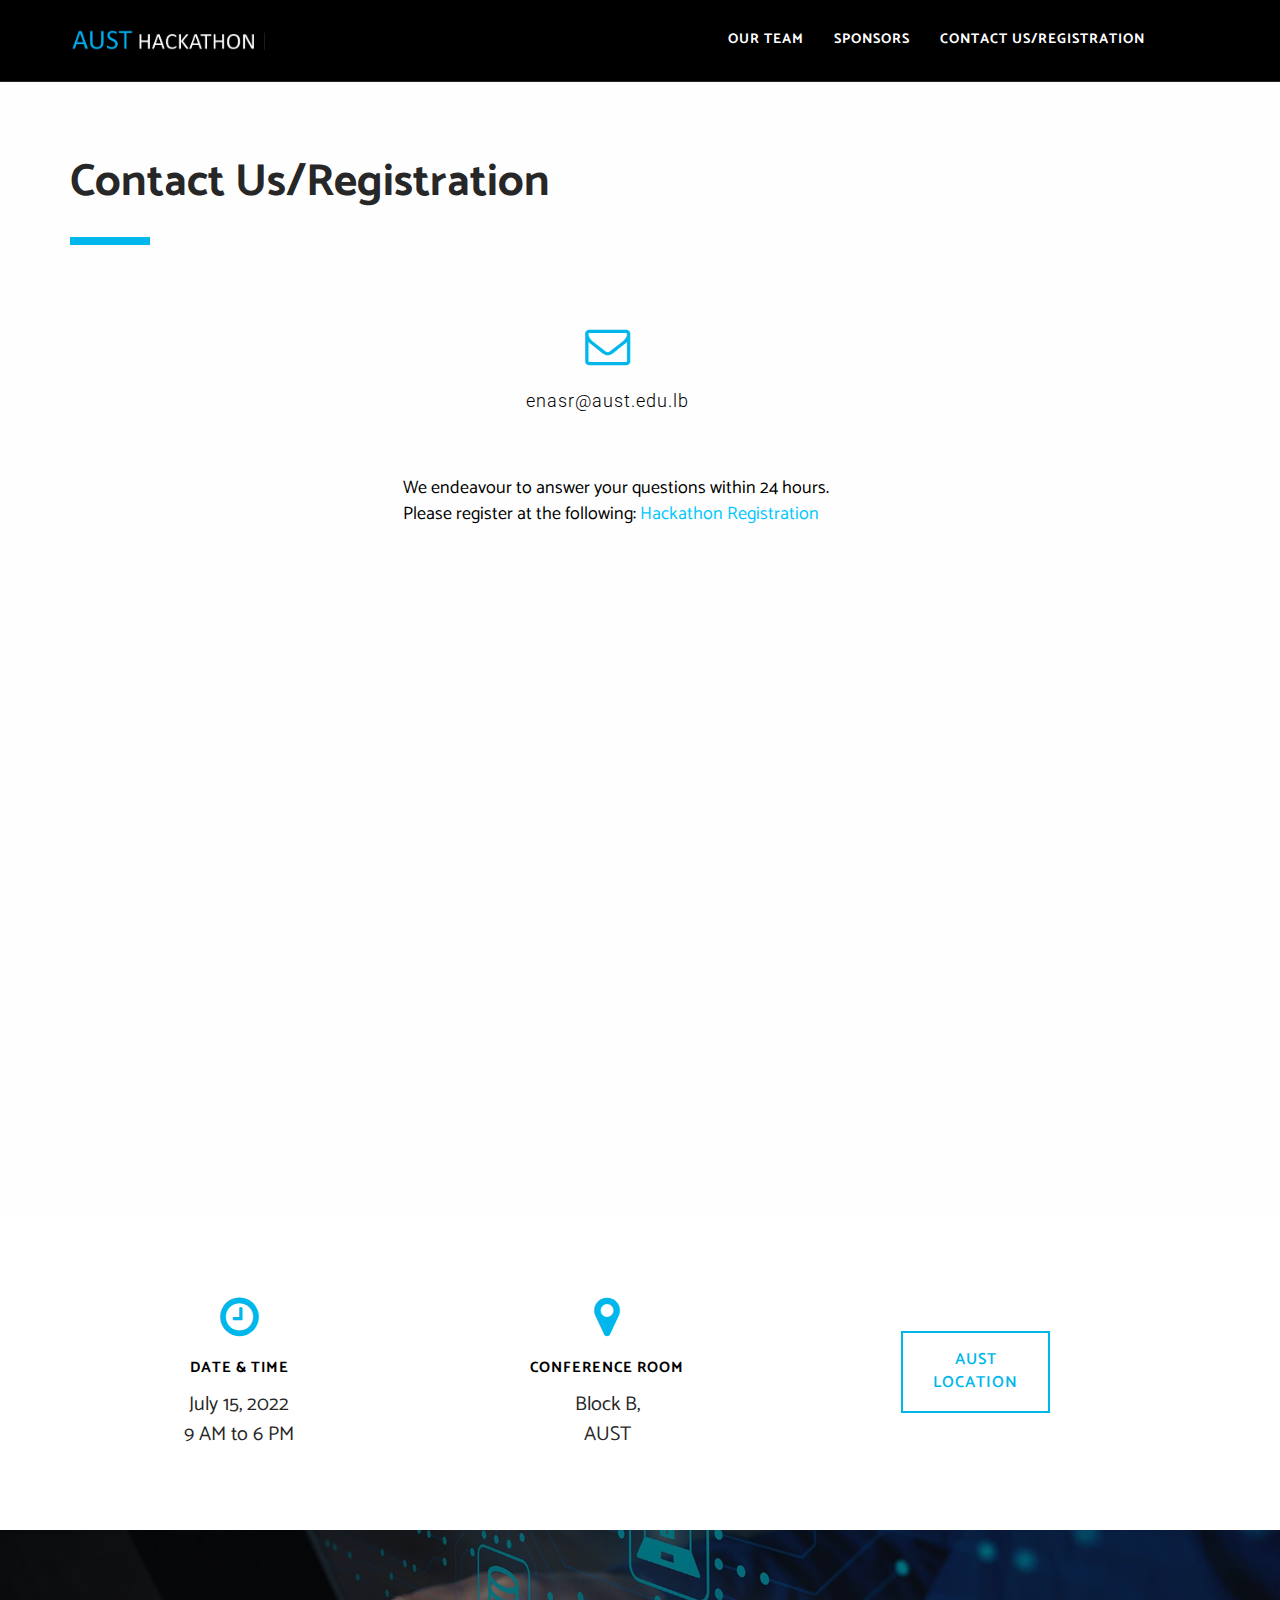
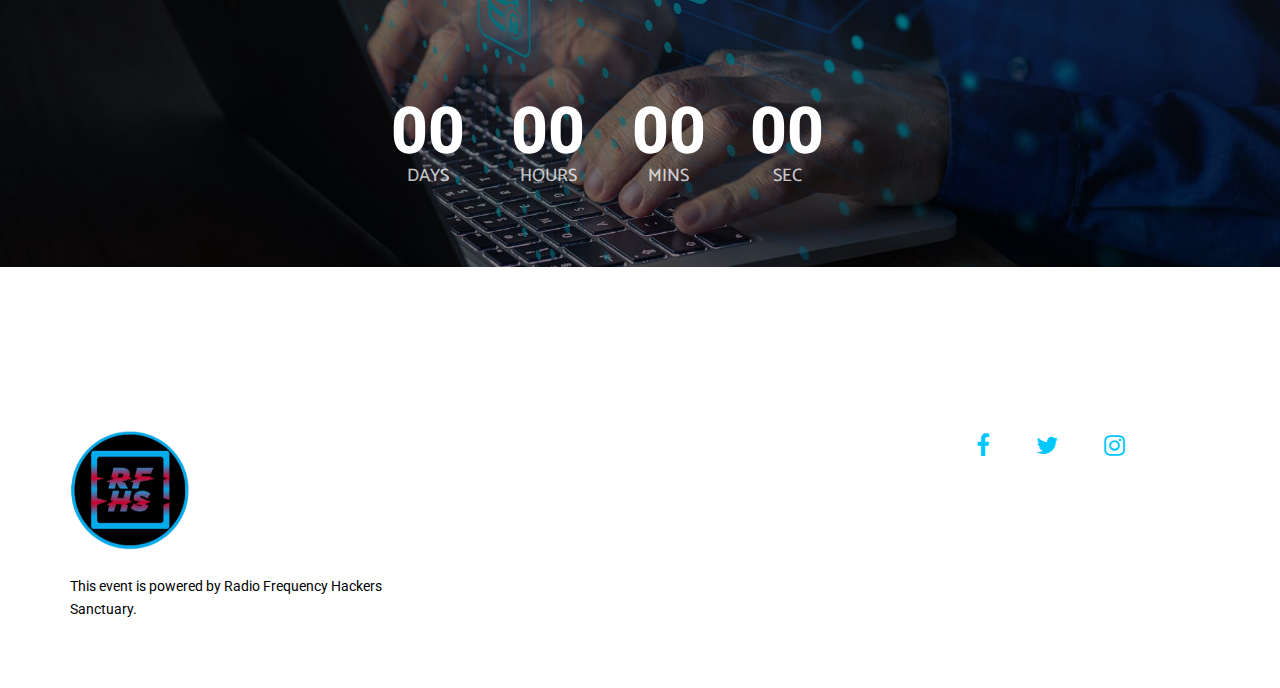
==== commit a6d22034: "Done" ====
--- a/contact/index.html
+++ b/contact/index.html
@@ -122,67 +122,69 @@
           </div>
           <!-- //.row -->
 
-          <p class="margin-8 no-margin-bottom no-margin-rl font-family-alt text-extra-large">
-            Send us your CVs by email.<br>
-            We endeavour to answer them all within 24 hours.
+          <p class="margin-8 no-margin-bottom no-margin-rl font-family-alt text-extra-large"><br>
+            We endeavour to answer your questions within 24 hours. <br>
+            Please register at the following:
+            <a href="https://forms.gle/1fNN6Pt9Lo2xRta7A">Hackathon Registration</a>
+            <style>
+              a:link {
+                color: #00c8ff;
+                background-color: transparent;
+                text-decoration: none;
+              }
+
+              a:visited {
+                color: #00c8ff;
+                background-color: transparent;
+                text-decoration: none;
+              }
+
+              a:hover {
+                color: #00c8ff;
+                background-color: transparent;
+                text-decoration: underline;
+              }
+
+              a:active {
+                color: #00c8ff;
+                background-color: transparent;
+                text-decoration: underline;
+              }
+            </style>
           </p>
 
           <br>
-          <form name="contact" action="thank-you" method="post" id="form-contact" netlify>
-            <div class="row margin-4 no-margin-rl">
-              <input type="text" placeholder="Your Name" name="name" class="required" required>
-              <input type="email" placeholder="Your Email" name="email" class="required email" required>
-              <textarea placeholder="Your Message" name="message" class="required" required></textarea>
-            </div>
+
             <!-- //.row -->
 
             <div class="row margin-4 no-margin-rl">
               <span class="display-block font-family-alt letter-spacing-1 text-gray-dark-2 text-small text-uppercase">
-                * Please enter all fields correctly
+
               </span>
             </div>
             <!-- //.row -->
 
             <div class="row margin-4 no-margin-rl">
-              <button id="btn-form-contact" type="submit" class="btn btn-base-color btn-medium">
-                Send Message
-              </button>
+
             </div>
             <!-- //.row -->
           </form>
         </div>
         <!-- //.col-md-5 -->
 
-        <div class="contact-address col-md-6 col-md-offset-1">
-          <div class="row text-center">
-            <i class="fa fa-map-marker display-block text-base-color title-extra-large-2"></i>
-            <!-- <span class="display-block font-family-alt font-weight-700 letter-spacing-1 margin-5 no-margin-bottom no-margin-rl text-large text-uppercase">
-              Our Location
-            </span> -->
-            <br>
-            <h4 class="font-weight-300 letter-spacing-1">
-              Beirut, Achrafieh
-              <br>Alfred Naccache Avenue
-              <br>Block B, 7th floor
-              <br> Conference Room
-            </h4>
-          </div>
+
           <!-- //.row -->
-          <div class="row text-center">
-            <div class="margin-8 no-margin-bottom no-margin-rl map">
-                <iframe src="https://www.google.com/maps/embed?pb=!1m18!1m12!1m3!1d3312.196874497066!2d35.52088481549667!3d33.884583133993594!2m3!1f0!2f0!3f0!3m2!1i1024!2i768!
-                4f13.1!3m3!1m2!1s0x151f1784b983a771%3A0x8aa049ad3b0cd195!2sAmerican%20University%20of%20Science%20and%20Technology%2C%20Beirut%20Campus!5e0!3m2!1sen!2slb!4v1654016161925!5m2!1sen!2slb" frameborder="0" allowfullscreen ></iframe>
-              </iframe>
-            </div>
-            <!-- //.map -->
-          </div>
-          <!-- //.row -->
         </div>
         <!-- //.col-md-6 -->
       </div>
       <!-- //.row -->
     </div>
     <!-- //.container -->
+      <iframe src="https://www.google.com/maps/embed?pb=!1m18!1m12!1m3!1d3312.196874497066!2d35.52088481549667!3d33.884583133993594!2m3!1f0!2f0!3f0!3m2!1i1024!2i768!
+                4f13.1!3m3!1m2!1s0x151f1784b983a771%3A0x8aa049ad3b0cd195!2sAmerican%20University%20of%20Science%20and%20Technology%2C%20Beirut%20Campus!5e0!3m2!1sen!2slb!4v1654016161925!5m2!1sen!2slb"  width="100%" height="520px" frameborder="0" style="border:0;padding-bottom: 0 !important;" allowfullscreen></iframe>
+
+      </iframe>
+    </div>
   </section>
   <!-- //Section - Contact End -->
 
--- a/res/css/style.css
+++ b/res/css/style.css
@@ -490,7 +490,6 @@
   .contact-address {
     margin-top: 48px;
     padding-top: 32px;
-    border-top: 1px solid #dfdfdf;
   }
 }
 
@@ -711,3 +710,20 @@
     margin-bottom: 0;
   }
 }
+
+.row.margin-4.no-margin-rl.no-margin-bottom
+{
+  justify-content: center;
+  display: flex;
+  flex-direction: column;
+  align-items: center;
+}
+
+.contact-address{
+  border-top: 1px solid #dfdfdf;
+padding-top: 10px;
+}
+
+.row{
+  margin-right: 50px;
+}